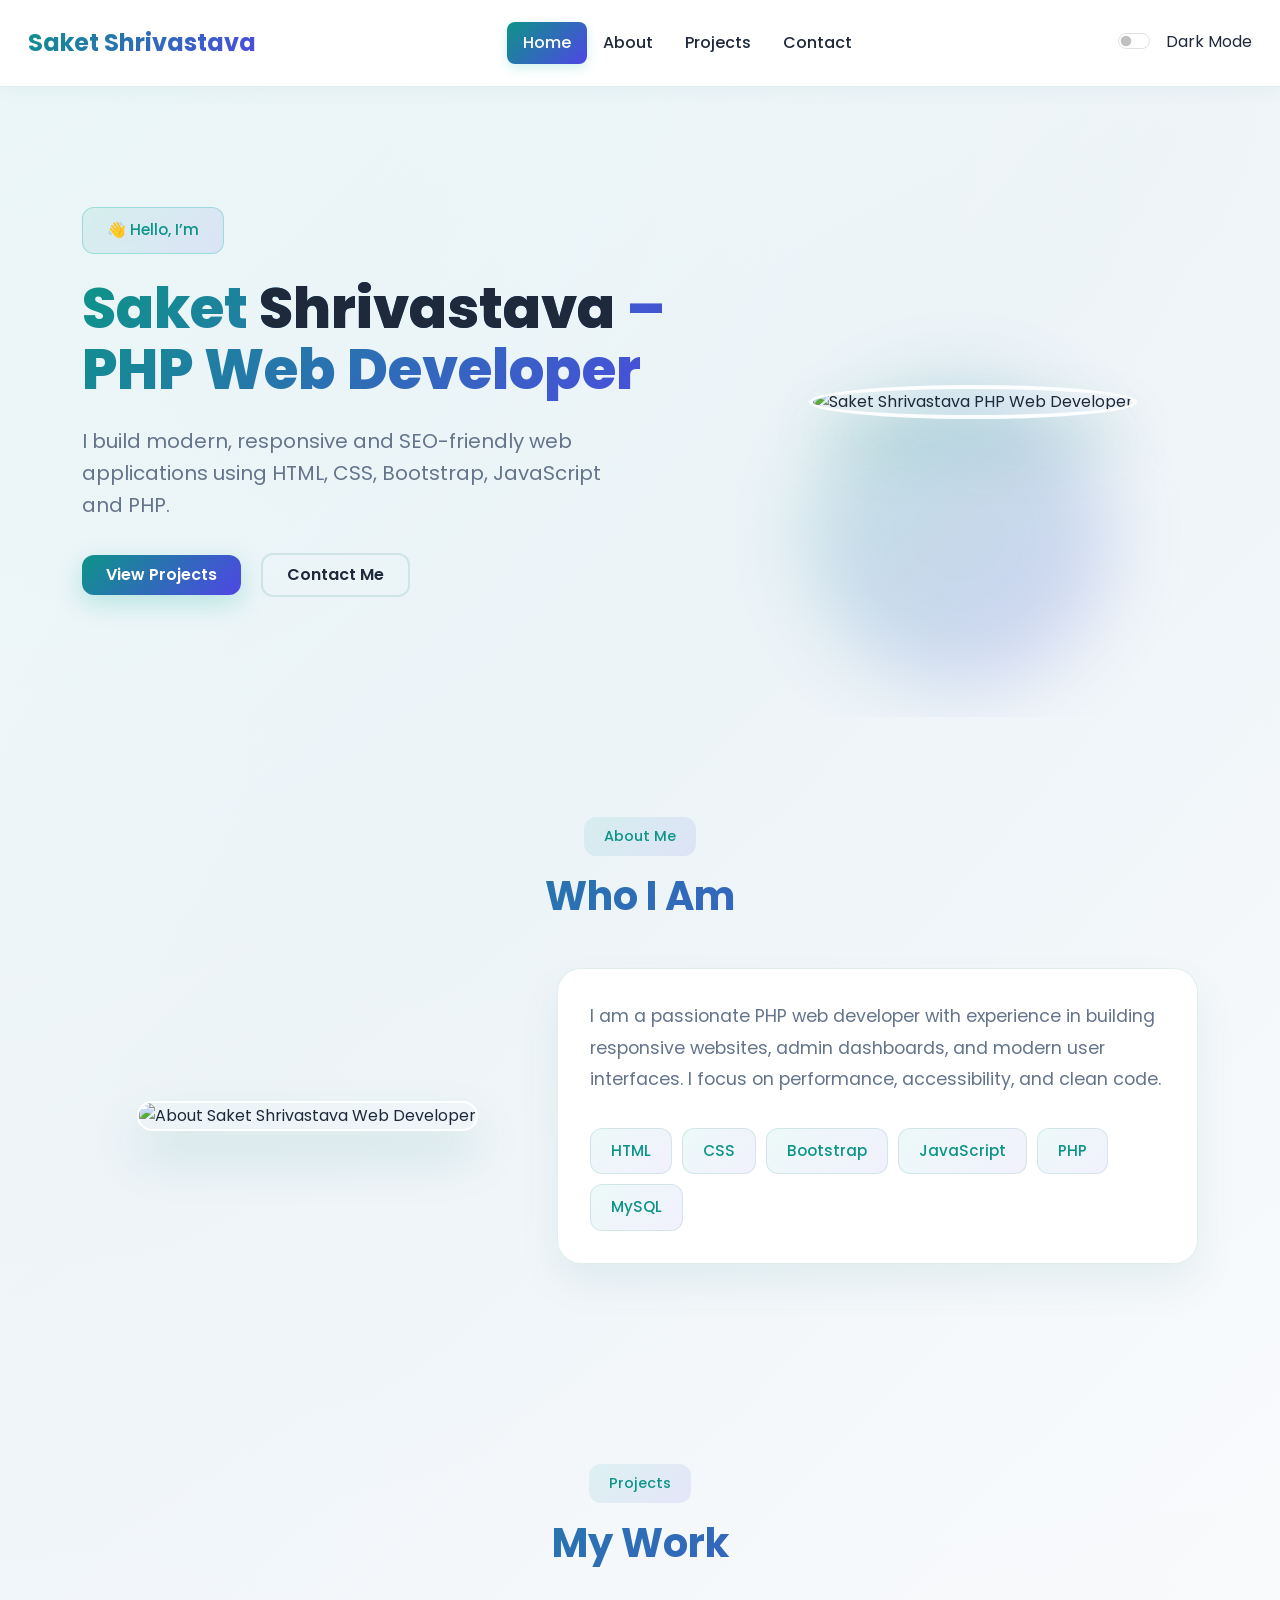
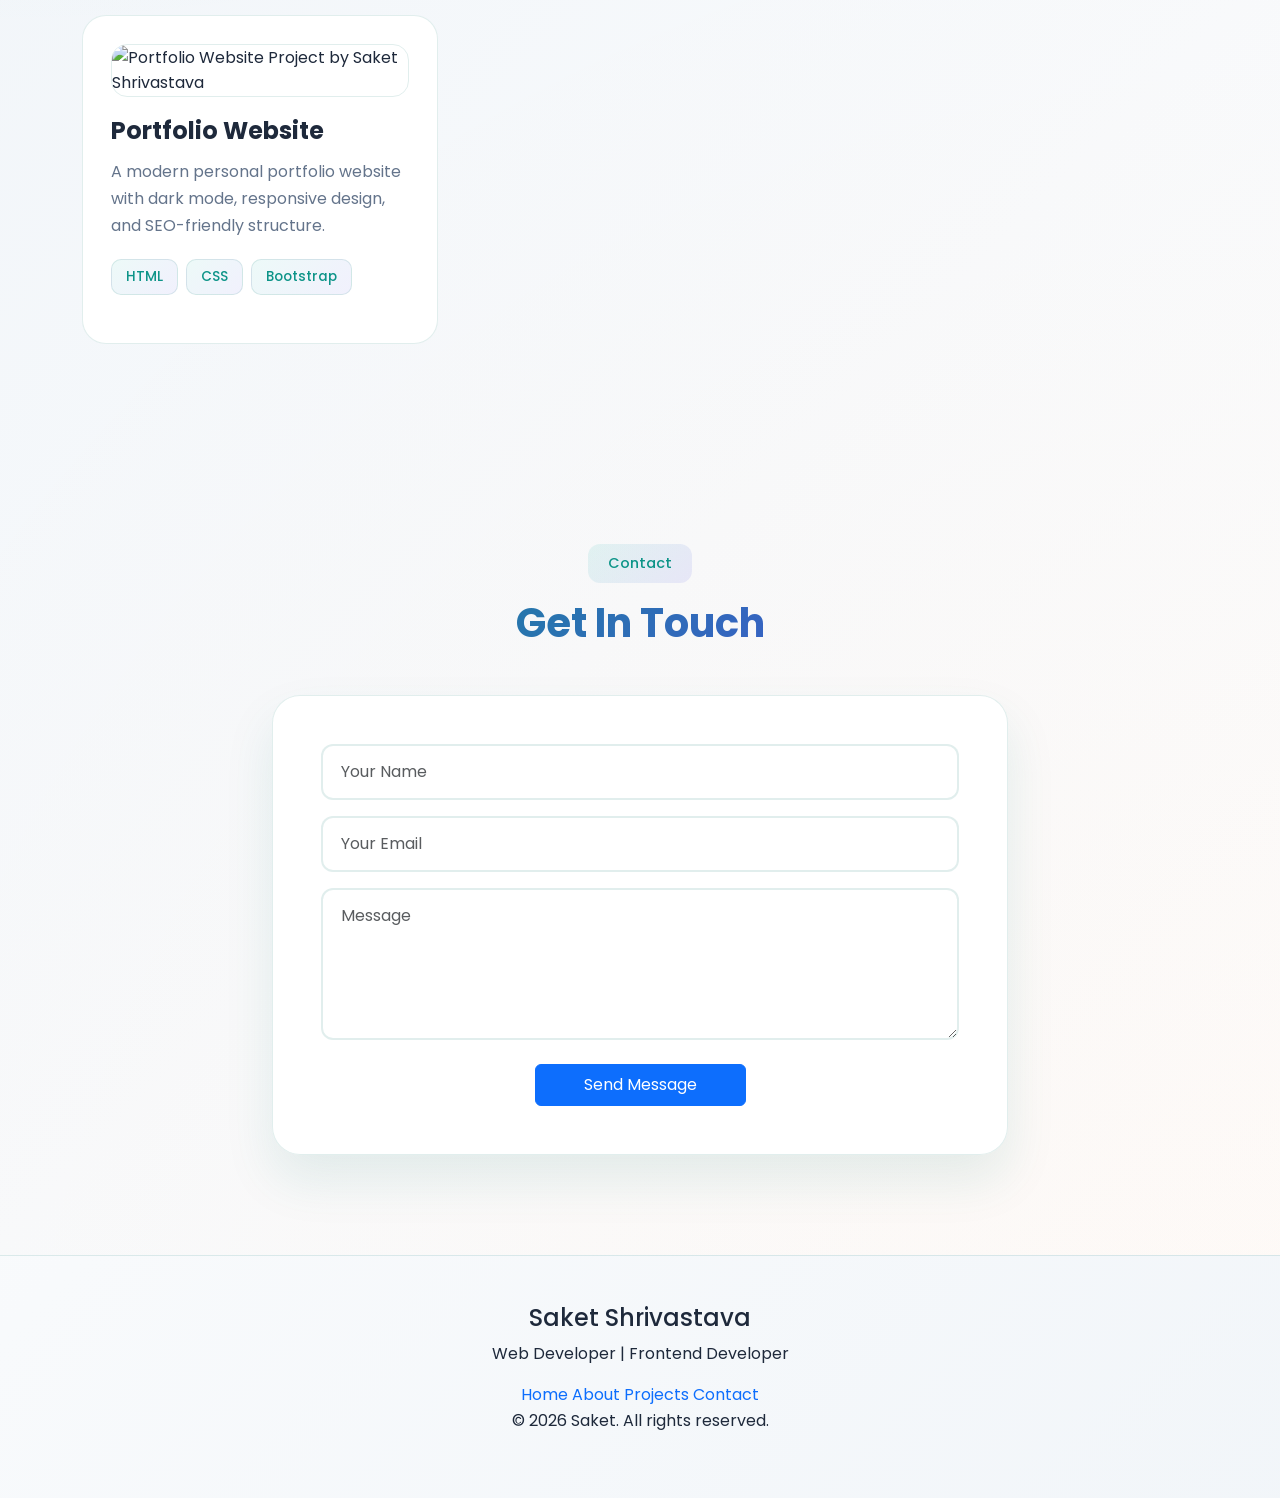
==== index.html @ 135d7501 "test by kunal" ====
<!DOCTYPE html>
<html lang="en">
<head>
  <meta charset="UTF-8">

  <!-- SEO TITLE -->
  <title>Saket Shrivastava | PHP Web Developer Portfolio</title>

  <!-- SEO DESCRIPTION -->
  <meta name="description" content="Portfolio of Saket Shrivastava, a PHP web developer specializing in responsive websites, Bootstrap UI, and modern web applications.">

  <meta name="viewport" content="width=device-width, initial-scale=1">

  <!-- Bootstrap CSS -->
  <link
    href="https://cdn.jsdelivr.net/npm/bootstrap@5.3.2/dist/css/bootstrap.min.css"
    rel="stylesheet"
  >

  <!-- Google Font -->
  <link href="https://fonts.googleapis.com/css2?family=Poppins:wght@300;400;500;600;700&display=swap" rel="stylesheet">

  <!-- Custom CSS -->
  <link rel="stylesheet" href="style.css">
</head>

<body>

<!-- ================= SEO FRIENDLY NAVBAR ================= -->
<header>
  <nav class="navbar navbar-expand-lg navbar-light bg-light px-3" role="navigation" aria-label="Main Navigation">
    <div class="container-fluid">

      <!-- LOGO / BRAND -->
      <a class="navbar-brand fw-bold" href="index.php" title="Saket Shrivastava Portfolio">
        Saket Shrivastava
      </a>

      <!-- MOBILE TOGGLE -->
      <button
        class="navbar-toggler"
        type="button"
        data-bs-toggle="collapse"
        data-bs-target="#primaryNavbar"
        aria-controls="primaryNavbar"
        aria-expanded="false"
        aria-label="Toggle navigation"
      >
        <span class="navbar-toggler-icon"></span>
      </button>

      <!-- NAV LINKS -->
      <div class="collapse navbar-collapse" id="primaryNavbar">
        <ul class="navbar-nav mx-auto mb-2 mb-lg-0">

          <li class="nav-item">
            <a class="nav-link active" href="index.php" title="Home - Saket Shrivastava Portfolio">
              Home
            </a>
          </li>

          <li class="nav-item">
            <a class="nav-link" href="aboutPage.php" title="About Saket Shrivastava">
              About
            </a>
          </li>

          <li class="nav-item">
            <a class="nav-link" href="projectPage.php" title="Projects by Saket Shrivastava">
              Projects
            </a>
          </li>

          <li class="nav-item">
            <a class="nav-link" href="contactPage.php" title="Contact Saket Shrivastava">
              Contact
            </a>
          </li>

        </ul>

        <!-- DARK MODE TOGGLE (NOT INDEXED) -->
        <div class="form-check form-switch text-nowrap ms-lg-3">
          <input
            class="form-check-input"
            type="checkbox"
            id="themeToggle"
            aria-label="Toggle dark mode"
          >
          <label class="form-check-label ms-2" for="themeToggle">
            Dark Mode
          </label>
        </div>

      </div>
    </div>
  </nav>
</header>


<main>

<!-- ================= HERO ================= -->
<header class="hero-section" id="home">
  <div class="container">
    <div class="row align-items-center">

      <!-- TEXT -->
      <div class="col-md-7">
        <span class="hero-badge">👋 Hello, I’m</span>

        <!-- ONLY ONE H1 (VERY IMPORTANT FOR SEO) -->
        <h1 class="hero-title">
          Saket <span>Shrivastava</span> – PHP Web Developer
        </h1>

        <p class="hero-subtitle">
          I build modern, responsive and SEO-friendly web applications
          using HTML, CSS, Bootstrap, JavaScript and PHP.
        </p>

        <div class="hero-buttons">
          <a href="#projects" class="btn btn-primary px-4 py-2">
            View Projects
          </a>
          <a href="#contact" class="btn btn-outline-secondary px-4 py-2 ms-3">
            Contact Me
          </a>
        </div>
      </div>

      <!-- IMAGE -->
      <div class="col-md-5 text-center">
        <div class="hero-image">
          <img
            src="https://images.unsplash.com/photo-1507003211169-0a1dd7228f2d?w=600&fit=crop"
            alt="Saket Shrivastava PHP Web Developer"
            loading="lazy"
          >
        </div>
      </div>

    </div>
  </div>
</header>

<!-- ================= ABOUT ================= -->
<section class="about-section" id="about">
  <div class="container">

    <div class="text-center mb-5">
      <span class="section-badge">About Me</span>
      <h2 class="section-title">Who I Am</h2>
    </div>

    <div class="row align-items-center">

      <div class="col-md-5 text-center">
        <img
          src="https://images.unsplash.com/photo-1502767089025-6572583495b4?w=500"
          class="about-img"
          alt="About Saket Shrivastava Web Developer"
          loading="lazy"
        >
      </div>

      <div class="col-md-7">
        <div class="about-content">

          <p class="about-text">
            I am a passionate PHP web developer with experience in building
            responsive websites, admin dashboards, and modern user interfaces.
            I focus on performance, accessibility, and clean code.
          </p>

          <div class="about-skills" aria-label="Skills">
            <span>HTML</span>
            <span>CSS</span>
            <span>Bootstrap</span>
            <span>JavaScript</span>
            <span>PHP</span>
            <span>MySQL</span>
          </div>

        </div>
      </div>

    </div>
  </div>
</section>

<!-- ================= PROJECTS ================= -->
<section class="projects-section" id="projects">
  <div class="container">

    <div class="text-center mb-5">
      <span class="section-badge">Projects</span>
      <h2 class="section-title">My Work</h2>
    </div>

    <div class="row g-4">

      <article class="col-md-4">
        <div class="project-card">

          <img
            src="https://images.unsplash.com/photo-1517694712202-14dd9538aa97?w=800"
            class="project-img"
            alt="Portfolio Website Project by Saket Shrivastava"
            loading="lazy"
          >

          <h3 class="project-title">Portfolio Website</h3>

          <p class="project-desc">
            A modern personal portfolio website with dark mode,
            responsive design, and SEO-friendly structure.
          </p>

          <div class="project-tags" aria-label="Technologies used">
            <span>HTML</span>
            <span>CSS</span>
            <span>Bootstrap</span>
          </div>

        </div>
      </article>

    </div>
  </div>
</section>

<!-- ================= CONTACT ================= -->
<section class="contact-section" id="contact">
  <div class="container">

    <div class="text-center mb-5">
      <span class="section-badge">Contact</span>
      <h2 class="section-title">Get In Touch</h2>
    </div>

    <div class="row justify-content-center">
      <div class="col-md-8">

        <div class="contact-card">

          <form method="post" aria-label="Contact form">

            <label class="visually-hidden" for="name">Name</label>
            <input
              id="name"
              name="name"
              class="form-control mb-3"
              placeholder="Your Name"
              required
            >

            <label class="visually-hidden" for="email">Email</label>
            <input
              id="email"
              name="email"
              type="email"
              class="form-control mb-3"
              placeholder="Your Email"
              required
            >

            <label class="visually-hidden" for="message">Message</label>
            <textarea
              id="message"
              name="message"
              class="form-control mb-4"
              rows="5"
              placeholder="Message"
              required
            ></textarea>

            <div class="text-center">
              <button type="submit" class="btn btn-primary px-5 py-2">
                Send Message
              </button>
            </div>

          </form>

        </div>

      </div>
    </div>

  </div>
</section>

</main>



<footer class="portfolio-footer">
  <div class="container text-center">

    <h4 class="footer-name">Saket Shrivastava</h4>
    <p class="footer-role">Web Developer | Frontend Developer</p>

    <div class="footer-links">
       <a  href="#home" class="text-decoration-none">Home</a>
    <a href="#about" class="text-decoration-none">About</a>
    <a href="#projects" class="text-decoration-none">Projects</a>
    <a href="#contact" class="text-decoration-none">Contact</a>
    </div>

    <p class="footer-copy">
      © 2026 Saket. All rights reserved.
    </p>

  </div>
</footer>



<script src="https://cdn.jsdelivr.net/npm/bootstrap@5.3.2/dist/js/bootstrap.bundle.min.js"></script>

<!-- DARK MODE SCRIPT -->
<script>
  const toggle = document.getElementById("themeToggle");

  // Load saved theme
  if (localStorage.getItem("theme") === "dark") {
    document.body.classList.add("dark-mode");
    toggle.checked = true;
  }

  toggle.addEventListener("change", () => {
    document.body.classList.toggle("dark-mode");

    if (document.body.classList.contains("dark-mode")) {
      localStorage.setItem("theme", "dark");
    } else {
      localStorage.setItem("theme", "light");
    }
  });
</script>
</body>
</html>
---- style.css ----
/* =========================================================
   ROOT VARIABLES (DUAL THEME - Teal/Indigo/Amber)
========================================================= */
:root {
  /* Light Theme (Ocean Breeze) */
  --light-primary: #0d9488; /* Teal */
  --light-secondary: #4f46e5; /* Indigo */
  --light-accent: #f59e0b; /* Amber */
  --light-bg: #ffffff;
  --light-card: rgba(255, 255, 255, 0.98);
  --light-text: #1e293b; /* Slate 800 */
  --light-subtext: #64748b; /* Slate 600 */
  --light-border: rgba(15, 118, 110, 0.12);
  --light-shadow: rgba(15, 118, 110, 0.08);
  --light-gradient-1: rgba(20, 184, 166, 0.06);
  --light-gradient-2: rgba(249, 115, 22, 0.04);
  
  /* Dark Theme (Midnight Deep) */
  --dark-primary: #14b8a6; /* Teal 400 */
  --dark-secondary: #8b5cf6; /* Violet 500 */
  --dark-accent: #fbbf24; /* Amber 400 */
  --dark-bg: #0f172a; /* Slate 900 */
  --dark-card: rgba(30, 41, 59, 0.85);
  --dark-text: #f1f5f9; /* Slate 100 */
  --dark-subtext: #cbd5e1; /* Slate 300 */
  --dark-border: rgba(56, 189, 248, 0.15);
  --dark-shadow: rgba(0, 0, 0, 0.4);
  --dark-gradient-1: rgba(20, 184, 166, 0.1);
  --dark-gradient-2: rgba(139, 92, 246, 0.08);
}

/* =========================================================
   GLOBAL STYLES
========================================================= */
body {
  font-family: 'Poppins', sans-serif;
  color: var(--light-text);
  transition: all 0.5s cubic-bezier(0.4, 0, 0.2, 1);
  min-height: 100vh;
  position: relative;
  line-height: 1.6;
}

/* =========================================================
   LIGHT THEME (Default)
========================================================= */
body:not(.dark-mode) {
  background: 
    radial-gradient(circle at 0% 0%, 
      var(--light-gradient-1) 0%, 
      transparent 50%),
    radial-gradient(circle at 100% 100%, 
      var(--light-gradient-2) 0%, 
      transparent 50%),
    linear-gradient(135deg, 
      #f8fafc 0%, 
      #f1f5f9 30%, 
      #ffffff 100%);
  color: var(--light-text);
}

/* =========================================================
   DARK THEME
========================================================= */
body.dark-mode {
  background: 
    radial-gradient(circle at 0% 0%, 
      var(--dark-gradient-1) 0%, 
      transparent 50%),
    radial-gradient(circle at 100% 100%, 
      var(--dark-gradient-2) 0%, 
      transparent 50%),
    linear-gradient(135deg, 
      #0f172a 0%, 
      #1e293b 50%, 
      #0f172a 100%);
  color: var(--dark-text);
}

/* Dark Mode Subtle Glow */
body.dark-mode::before {
  content: '';
  position: fixed;
  top: 0;
  left: 0;
  width: 100%;
  height: 100%;
  background: 
    radial-gradient(circle at 20% 80%, 
      rgba(20, 184, 166, 0.03) 0%, 
      transparent 50%),
    radial-gradient(circle at 80% 20%, 
      rgba(139, 92, 246, 0.03) 0%, 
      transparent 50%);
  z-index: -1;
  pointer-events: none;
}

/* =========================================================
   NAVBAR
========================================================= */
.navbar {
  background: rgba(255, 255, 255, 0.98) !important;
  backdrop-filter: blur(12px);
  border-bottom: 1px solid var(--light-border);
  padding: 1rem 0;
  transition: all 0.3s ease;
  box-shadow: 0 2px 20px rgba(15, 118, 110, 0.05);
}

body.dark-mode .navbar {
  background: rgba(15, 23, 42, 0.95) !important;
  border-bottom: 1px solid rgba(56, 189, 248, 0.1);
  box-shadow: 0 2px 20px rgba(0, 0, 0, 0.3);
}

.navbar-brand {
  font-weight: 700;
  font-size: 1.5rem;
  background: linear-gradient(135deg, var(--light-primary), var(--light-secondary));
  -webkit-background-clip: text;
  background-clip: text;
  color: transparent;
  transition: all 0.3s ease;
  padding: 0.5rem 0;
}

body.dark-mode .navbar-brand {
  background: linear-gradient(135deg, var(--dark-primary), var(--dark-secondary));
  -webkit-background-clip: text;
  background-clip: text;
}

.nav-link {
  color: var(--light-text) !important;
  font-weight: 500;
  padding: 0.5rem 1rem !important;
  border-radius: 8px;
  transition: all 0.3s ease;
  position: relative;
}

.nav-link:hover {
  background: rgba(20, 184, 166, 0.08);
  transform: translateY(-1px);
}

body.dark-mode .nav-link {
  color: var(--dark-text) !important;
}

body.dark-mode .nav-link:hover {
  background: rgba(20, 184, 166, 0.15);
}

.nav-link.active {
  background: linear-gradient(135deg, var(--light-primary), var(--light-secondary));
  color: white !important;
  box-shadow: 0 4px 12px rgba(20, 184, 166, 0.2);
}

body.dark-mode .nav-link.active {
  background: linear-gradient(135deg, var(--dark-primary), var(--dark-secondary));
}

/* =========================================================
   HERO SECTION
========================================================= */
.hero-section {
  padding: 120px 0;
  position: relative;
  overflow: hidden;
}

.hero-badge {
  display: inline-block;
  padding: 10px 24px;
  background: linear-gradient(135deg, rgba(20, 184, 166, 0.1), rgba(79, 70, 229, 0.1));
  border: 1px solid rgba(20, 184, 166, 0.3);
  color: var(--light-primary);
  border-radius: 12px;
  font-size: 0.95rem;
  font-weight: 500;
  margin-bottom: 24px;
  backdrop-filter: blur(4px);
  transition: all 0.3s ease;
}

body.dark-mode .hero-badge {
  background: linear-gradient(135deg, rgba(20, 184, 166, 0.15), rgba(139, 92, 246, 0.15));
  border: 1px solid rgba(20, 184, 166, 0.4);
  color: var(--dark-primary);
  box-shadow: 0 0 20px rgba(20, 184, 166, 0.2);
}

.hero-title {
  font-size: 3.5rem;
  font-weight: 800;
  line-height: 1.1;
  margin-bottom: 24px;
  background: linear-gradient(135deg, var(--light-primary), var(--light-secondary));
  -webkit-background-clip: text;
  background-clip: text;
  color: transparent;
  transition: all 0.3s ease;
}

body.dark-mode .hero-title {
  background: linear-gradient(135deg, var(--dark-primary), var(--dark-secondary));
  -webkit-background-clip: text;
  background-clip: text;
}

.hero-title span {
  display: inline-block;
  color: var(--light-text);
  background: none;
  -webkit-text-fill-color: var(--light-text);
}

body.dark-mode .hero-title span {
  color: var(--dark-text);
  -webkit-text-fill-color: var(--dark-text);
}

.hero-subtitle {
  font-size: 1.25rem;
  color: var(--light-subtext);
  max-width: 520px;
  margin-bottom: 32px;
  transition: color 0.3s ease;
}

body.dark-mode .hero-subtitle {
  color: var(--dark-subtext);
}

.hero-buttons .btn {
  border-radius: 12px;
  font-weight: 600;
  padding: 12px 28px;
  transition: all 0.3s ease;
  position: relative;
  overflow: hidden;
}

.hero-buttons .btn-primary {
  background: linear-gradient(135deg, var(--light-primary), var(--light-secondary));
  border: none;
  box-shadow: 0 8px 25px rgba(20, 184, 166, 0.25);
}

body.dark-mode .hero-buttons .btn-primary {
  background: linear-gradient(135deg, var(--dark-primary), var(--dark-secondary));
  box-shadow: 0 8px 25px rgba(20, 184, 166, 0.3);
}

.hero-buttons .btn-primary:hover {
  transform: translateY(-4px);
  box-shadow: 0 15px 35px rgba(20, 184, 166, 0.35);
}

.hero-buttons .btn-outline-secondary {
  border: 2px solid var(--light-border);
  color: var(--light-text);
}

body.dark-mode .hero-buttons .btn-outline-secondary {
  border: 2px solid rgba(56, 189, 248, 0.3);
  color: var(--dark-text);
}

.hero-buttons .btn-outline-secondary:hover {
  background: rgba(20, 184, 166, 0.1);
  border-color: var(--light-primary);
}

body.dark-mode .hero-buttons .btn-outline-secondary:hover {
  background: rgba(20, 184, 166, 0.2);
  border-color: var(--dark-primary);
}

.hero-image {
  position: relative;
}

.hero-image::before {
  content: '';
  position: absolute;
  width: 300px;
  height: 300px;
  background: linear-gradient(135deg, var(--light-primary), var(--light-secondary));
  border-radius: 50%;
  filter: blur(40px);
  opacity: 0.2;
  z-index: -1;
}

body.dark-mode .hero-image::before {
  background: linear-gradient(135deg, var(--dark-primary), var(--dark-secondary));
  opacity: 0.3;
}

.hero-image img {
  width: 280px;
  height: 280px;
  border-radius: 50%;
  object-fit: cover;
  border: 4px solid rgba(255, 255, 255, 0.9);
  box-shadow: 0 30px 60px rgba(15, 118, 110, 0.15);
  transition: all 0.5s ease;
}

body.dark-mode .hero-image img {
  border: 4px solid rgba(30, 41, 59, 0.8);
  box-shadow: 
    0 30px 60px rgba(0, 0, 0, 0.4),
    0 0 40px rgba(20, 184, 166, 0.15);
}

/* =========================================================
   ABOUT SECTION
========================================================= */
.about-section {
  padding: 100px 0;
}

.section-badge {
  display: inline-block;
  padding: 8px 20px;
  background: linear-gradient(135deg, rgba(20, 184, 166, 0.1), rgba(79, 70, 229, 0.1));
  color: var(--light-primary);
  border-radius: 12px;
  font-size: 0.9rem;
  font-weight: 500;
  margin-bottom: 16px;
  transition: all 0.3s ease;
}

body.dark-mode .section-badge {
  background: linear-gradient(135deg, rgba(20, 184, 166, 0.15), rgba(139, 92, 246, 0.15));
  color: var(--dark-primary);
}

.section-title {
  font-size: 2.5rem;
  font-weight: 700;
  background: linear-gradient(135deg, var(--light-primary), var(--light-secondary));
  -webkit-background-clip: text;
  background-clip: text;
  color: transparent;
  transition: all 0.3s ease;
}

body.dark-mode .section-title {
  background: linear-gradient(135deg, var(--dark-primary), var(--dark-secondary));
  -webkit-background-clip: text;
  background-clip: text;
}

.about-img {
  width: 320px;
  border-radius: 24px;
  box-shadow: 0 25px 50px rgba(15, 118, 110, 0.15);
  transition: all 0.3s ease;
  border: 2px solid white;
}

body.dark-mode .about-img {
  box-shadow: 0 25px 50px rgba(0, 0, 0, 0.4);
  border: 2px solid rgba(30, 41, 59, 0.8);
}

.about-content {
  background: var(--light-card);
  backdrop-filter: blur(20px);
  padding: 32px;
  border-radius: 24px;
  border: 1px solid var(--light-border);
  box-shadow: 0 20px 40px rgba(15, 118, 110, 0.08);
  transition: all 0.3s ease;
}

body.dark-mode .about-content {
  background: var(--dark-card);
  border: 1px solid rgba(56, 189, 248, 0.1);
  box-shadow: 0 20px 40px rgba(0, 0, 0, 0.3);
}

.about-text {
  font-size: 1.1rem;
  color: var(--light-subtext);
  line-height: 1.8;
  margin-bottom: 32px;
  transition: color 0.3s ease;
}

body.dark-mode .about-text {
  color: var(--dark-subtext);
}

.about-skills {
  display: flex;
  flex-wrap: wrap;
  gap: 10px;
}

.about-skills span {
  display: inline-block;
  padding: 10px 20px;
  background: linear-gradient(135deg, rgba(20, 184, 166, 0.08), rgba(79, 70, 229, 0.08));
  color: var(--light-primary);
  border-radius: 12px;
  font-size: 0.95rem;
  font-weight: 500;
  border: 1px solid var(--light-border);
  transition: all 0.3s ease;
  cursor: pointer;
}

body.dark-mode .about-skills span {
  background: linear-gradient(135deg, rgba(20, 184, 166, 0.15), rgba(139, 92, 246, 0.15));
  color: var(--dark-primary);
  border: 1px solid rgba(56, 189, 248, 0.2);
}

.about-skills span:hover {
  background: linear-gradient(135deg, var(--light-primary), var(--light-secondary));
  color: #ffffff;
  transform: translateY(-3px);
  box-shadow: 0 10px 20px rgba(20, 184, 166, 0.2);
  border-color: transparent;
}

body.dark-mode .about-skills span:hover {
  background: linear-gradient(135deg, var(--dark-primary), var(--dark-secondary));
  box-shadow: 0 10px 20px rgba(20, 184, 166, 0.3);
}

/* =========================================================
   PROJECTS SECTION
========================================================= */
.projects-section {
  padding: 100px 0;
}

.project-card {
  background: var(--light-card);
  backdrop-filter: blur(16px);
  border-radius: 24px;
  padding: 28px;
  height: 100%;
  border: 1px solid var(--light-border);
  transition: all 0.4s cubic-bezier(0.4, 0, 0.2, 1);
  position: relative;
  overflow: hidden;
}

.project-card::before {
  content: '';
  position: absolute;
  top: 0;
  left: 0;
  right: 0;
  height: 4px;
  background: linear-gradient(90deg, var(--light-primary), var(--light-secondary));
  transform: translateX(-100%);
  transition: transform 0.4s ease;
}

.project-card:hover::before {
  transform: translateX(0);
}

body.dark-mode .project-card {
  background: var(--dark-card);
  border: 1px solid rgba(56, 189, 248, 0.1);
}

.project-card:hover {
  transform: translateY(-12px);
  box-shadow: 0 30px 60px rgba(20, 184, 166, 0.15);
  border-color: var(--light-primary);
}

body.dark-mode .project-card:hover {
  box-shadow: 0 30px 60px rgba(20, 184, 166, 0.2);
  border-color: var(--dark-primary);
}

.project-img {
  width: 100%;
  height: 200px;
  object-fit: cover;
  border-radius: 16px;
  margin-bottom: 20px;
  border: 1px solid var(--light-border);
  transition: all 0.3s ease;
}

body.dark-mode .project-img {
  border: 1px solid rgba(56, 189, 248, 0.15);
}

.project-card:hover .project-img {
  transform: scale(1.03);
}

.project-title {
  font-size: 1.5rem;
  font-weight: 700;
  margin-bottom: 12px;
  color: var(--light-text);
  transition: color 0.3s ease;
}

body.dark-mode .project-title {
  color: var(--dark-text);
}

.project-desc {
  font-size: 1rem;
  color: var(--light-subtext);
  line-height: 1.7;
  margin-bottom: 20px;
  transition: color 0.3s ease;
}

body.dark-mode .project-desc {
  color: var(--dark-subtext);
}

.project-tags {
  display: flex;
  flex-wrap: wrap;
  gap: 8px;
  margin-bottom: 20px;
}

.project-tags span {
  display: inline-block;
  padding: 6px 14px;
  background: linear-gradient(135deg, rgba(20, 184, 166, 0.08), rgba(79, 70, 229, 0.08));
  color: var(--light-primary);
  border-radius: 10px;
  font-size: 0.85rem;
  font-weight: 500;
  border: 1px solid var(--light-border);
  transition: all 0.3s ease;
}

body.dark-mode .project-tags span {
  background: linear-gradient(135deg, rgba(20, 184, 166, 0.15), rgba(139, 92, 246, 0.15));
  color: var(--dark-primary);
  border: 1px solid rgba(56, 189, 248, 0.2);
}

.project-tags span:hover {
  background: var(--light-primary);
  color: white;
}

.project-links a {
  font-size: 0.95rem;
  font-weight: 600;
  color: var(--light-primary);
  text-decoration: none;
  margin-right: 20px;
  display: inline-flex;
  align-items: center;
  gap: 6px;
  transition: all 0.3s ease;
}

body.dark-mode .project-links a {
  color: var(--dark-primary);
}

.project-links a:hover {
  color: var(--light-secondary);
  transform: translateX(4px);
}

body.dark-mode .project-links a:hover {
  color: var(--dark-secondary);
}

/* =========================================================
   CONTACT SECTION
========================================================= */
.contact-section {
  padding: 100px 0;
}

.contact-card {
  background: var(--light-card);
  backdrop-filter: blur(20px);
  border-radius: 28px;
  padding: 48px;
  border: 1px solid var(--light-border);
  box-shadow: 0 25px 50px rgba(15, 118, 110, 0.1);
  transition: all 0.3s ease;
}

body.dark-mode .contact-card {
  background: var(--dark-card);
  border: 1px solid rgba(56, 189, 248, 0.15);
  box-shadow: 0 25px 50px rgba(0, 0, 0, 0.3);
}

/* =========================================================
   FORM ELEMENTS
========================================================= */
.form-control {
  background: rgba(255, 255, 255, 0.9);
  border: 2px solid var(--light-border);
  color: var(--light-text);
  border-radius: 12px;
  padding: 14px 18px;
  font-size: 1rem;
  transition: all 0.3s ease;
}

.form-control:focus {
  border-color: var(--light-primary);
  box-shadow: 0 0 0 4px rgba(20, 184, 166, 0.15);
  background: white;
}

body.dark-mode .form-control {
  background: rgba(255, 255, 255, 0.05);
  border: 2px solid rgba(56, 189, 248, 0.2);
  color: var(--dark-text);
}

body.dark-mode .form-control:focus {
  border-color: var(--dark-primary);
  box-shadow: 0 0 0 4px rgba(20, 184, 166, 0.2);
  background: rgba(255, 255, 255, 0.08);
}

/* =========================================================
   BUTTONS
========================================================= */
.btn-outline-primary {
  border: 2px solid var(--light-primary);
  color: var(--light-primary);
  border-radius: 12px;
  font-weight: 600;
  padding: 10px 24px;
  transition: all 0.3s ease;
}

.btn-outline-primary:hover {
  background: linear-gradient(135deg, var(--light-primary), var(--light-secondary));
  border-color: transparent;
  color: white;
  transform: translateY(-2px);
  box-shadow: 0 10px 20px rgba(20, 184, 166, 0.2);
}

body.dark-mode .btn-outline-primary {
  border: 2px solid var(--dark-primary);
  color: var(--dark-primary);
}

body.dark-mode .btn-outline-primary:hover {
  background: linear-gradient(135deg, var(--dark-primary), var(--dark-secondary));
}

/* =========================================================
   FOOTER
========================================================= */
.portfolio-footer {
  padding: 48px 0;
  background: linear-gradient(135deg, rgba(248, 250, 252, 0.95), rgba(241, 245, 249, 0.95));
  border-top: 1px solid var(--light-border);
  transition: all 0.3s ease;
}

body.dark-mode .portfolio-footer {
  background: linear-gradient(135deg, rgba(15, 23, 42, 0.95), rgba(30, 41, 59, 0.95));
  border-top: 1px solid rgba(56, 189, 248, 0.1);
}

/* =========================================================
   SCROLLBAR
========================================================= */
::-webkit-scrollbar {
  width: 10px;
}

::-webkit-scrollbar-track {
  background: #f1f5f9;
}

body.dark-mode ::-webkit-scrollbar-track {
  background: #1e293b;
}

::-webkit-scrollbar-thumb {
  background: linear-gradient(135deg, var(--light-primary), var(--light-secondary));
  border-radius: 6px;
}

body.dark-mode ::-webkit-scrollbar-thumb {
  background: linear-gradient(135deg, var(--dark-primary), var(--dark-secondary));
}

::-webkit-scrollbar-thumb:hover {
  background: linear-gradient(135deg, var(--light-secondary), var(--light-primary));
}

body.dark-mode ::-webkit-scrollbar-thumb:hover {
  background: linear-gradient(135deg, var(--dark-secondary), var(--dark-primary));
}

/* =========================================================
   ANIMATIONS
========================================================= */
@keyframes float {
  0%, 100% { transform: translateY(0); }
  50% { transform: translateY(-12px); }
}

.floating {
  animation: float 4s ease-in-out infinite;
}

@keyframes pulse-glow {
  0%, 100% { opacity: 1; }
  50% { opacity: 0.7; }
}

.pulse-glow {
  animation: pulse-glow 3s ease-in-out infinite;
}

/* =========================================================
   RESPONSIVE
========================================================= */
@media (max-width: 768px) {
  .hero-title {
    font-size: 2.5rem;
  }
  
  .section-title {
    font-size: 2rem;
  }
  
  .hero-image img {
    width: 220px;
    height: 220px;
  }
  
  .contact-card {
    padding: 32px;
  }
  
  .navbar {
    padding: 0.75rem 0;
  }
}

/* =========================================================
   ACCESSIBILITY
========================================================= */
@media (prefers-reduced-motion: reduce) {
  * {
    animation-duration: 0.01ms !important;
    animation-iteration-count: 1 !important;
    transition-duration: 0.01ms !important;
  }
}

/* Focus styles for accessibility */
:focus-visible {
  outline: 3px solid var(--light-accent);
  outline-offset: 2px;
}

body.dark-mode :focus-visible {
  outline-color: var(--dark-accent);
}
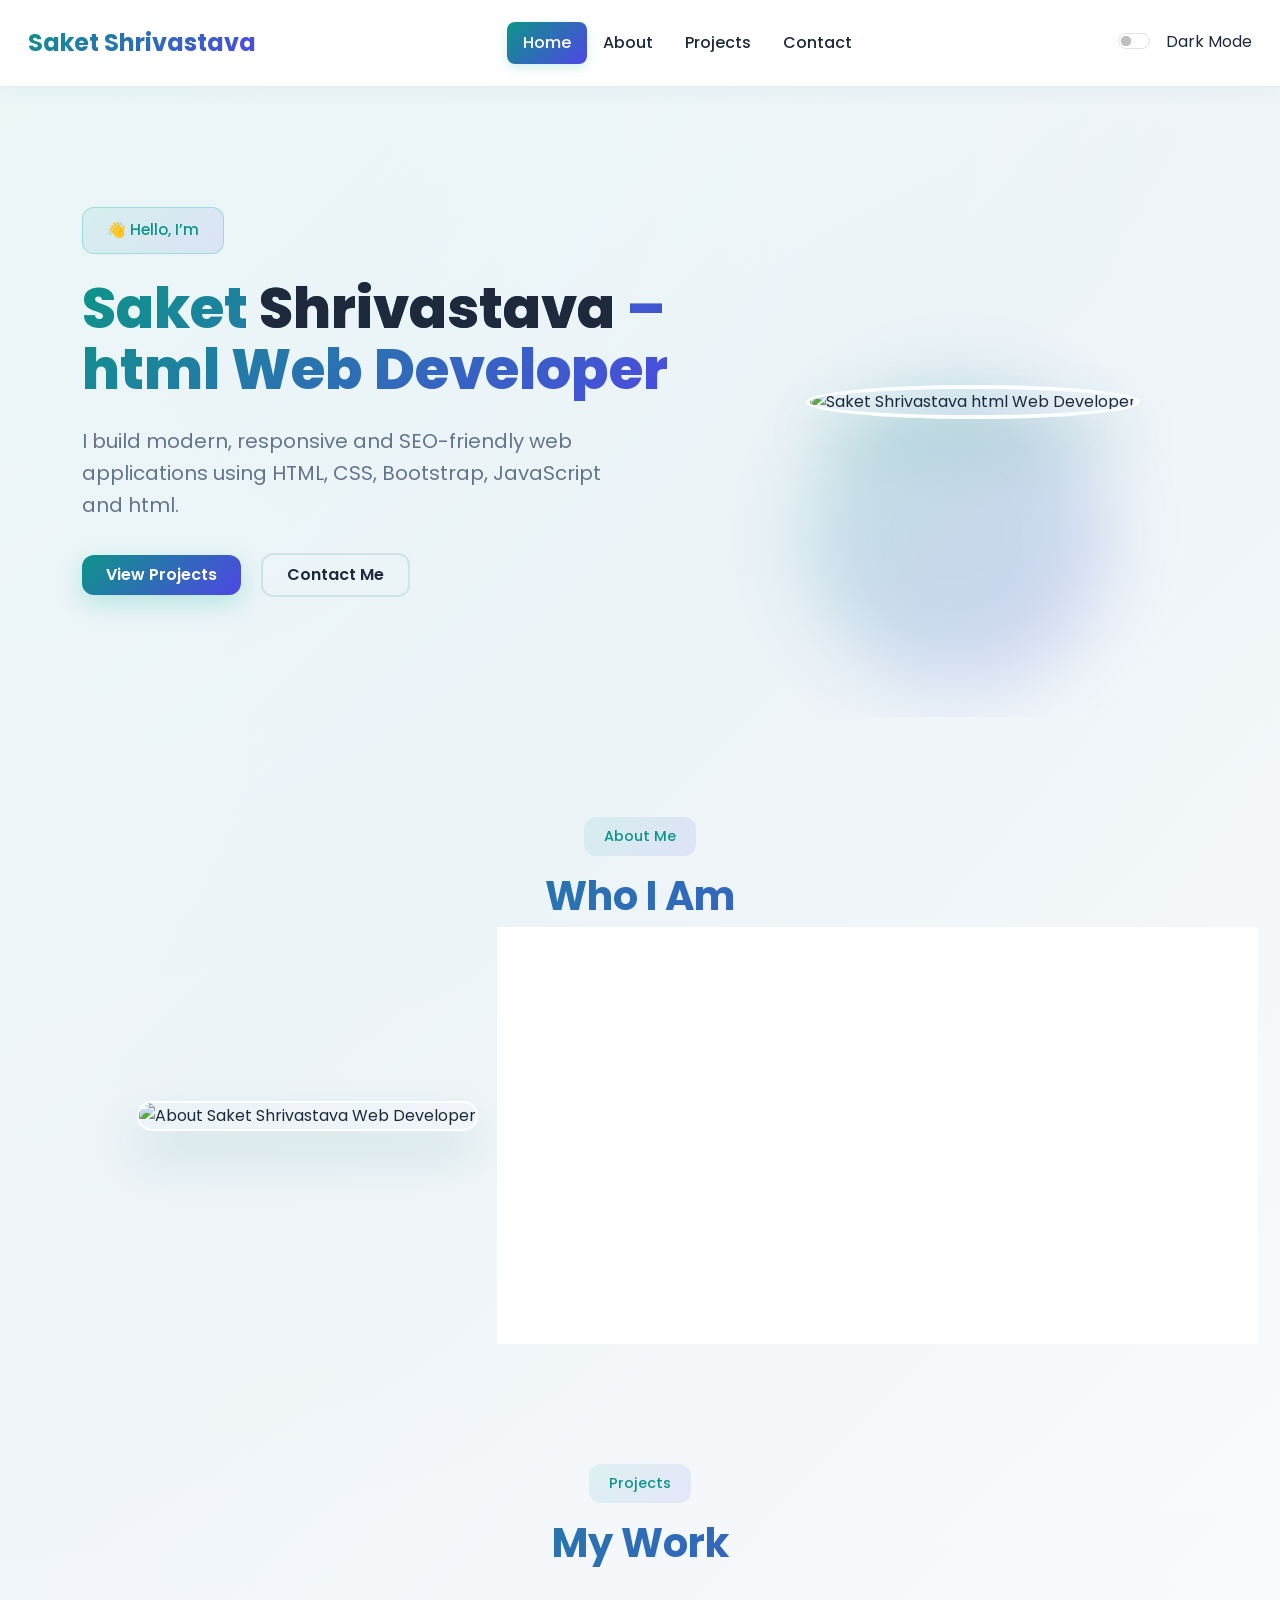
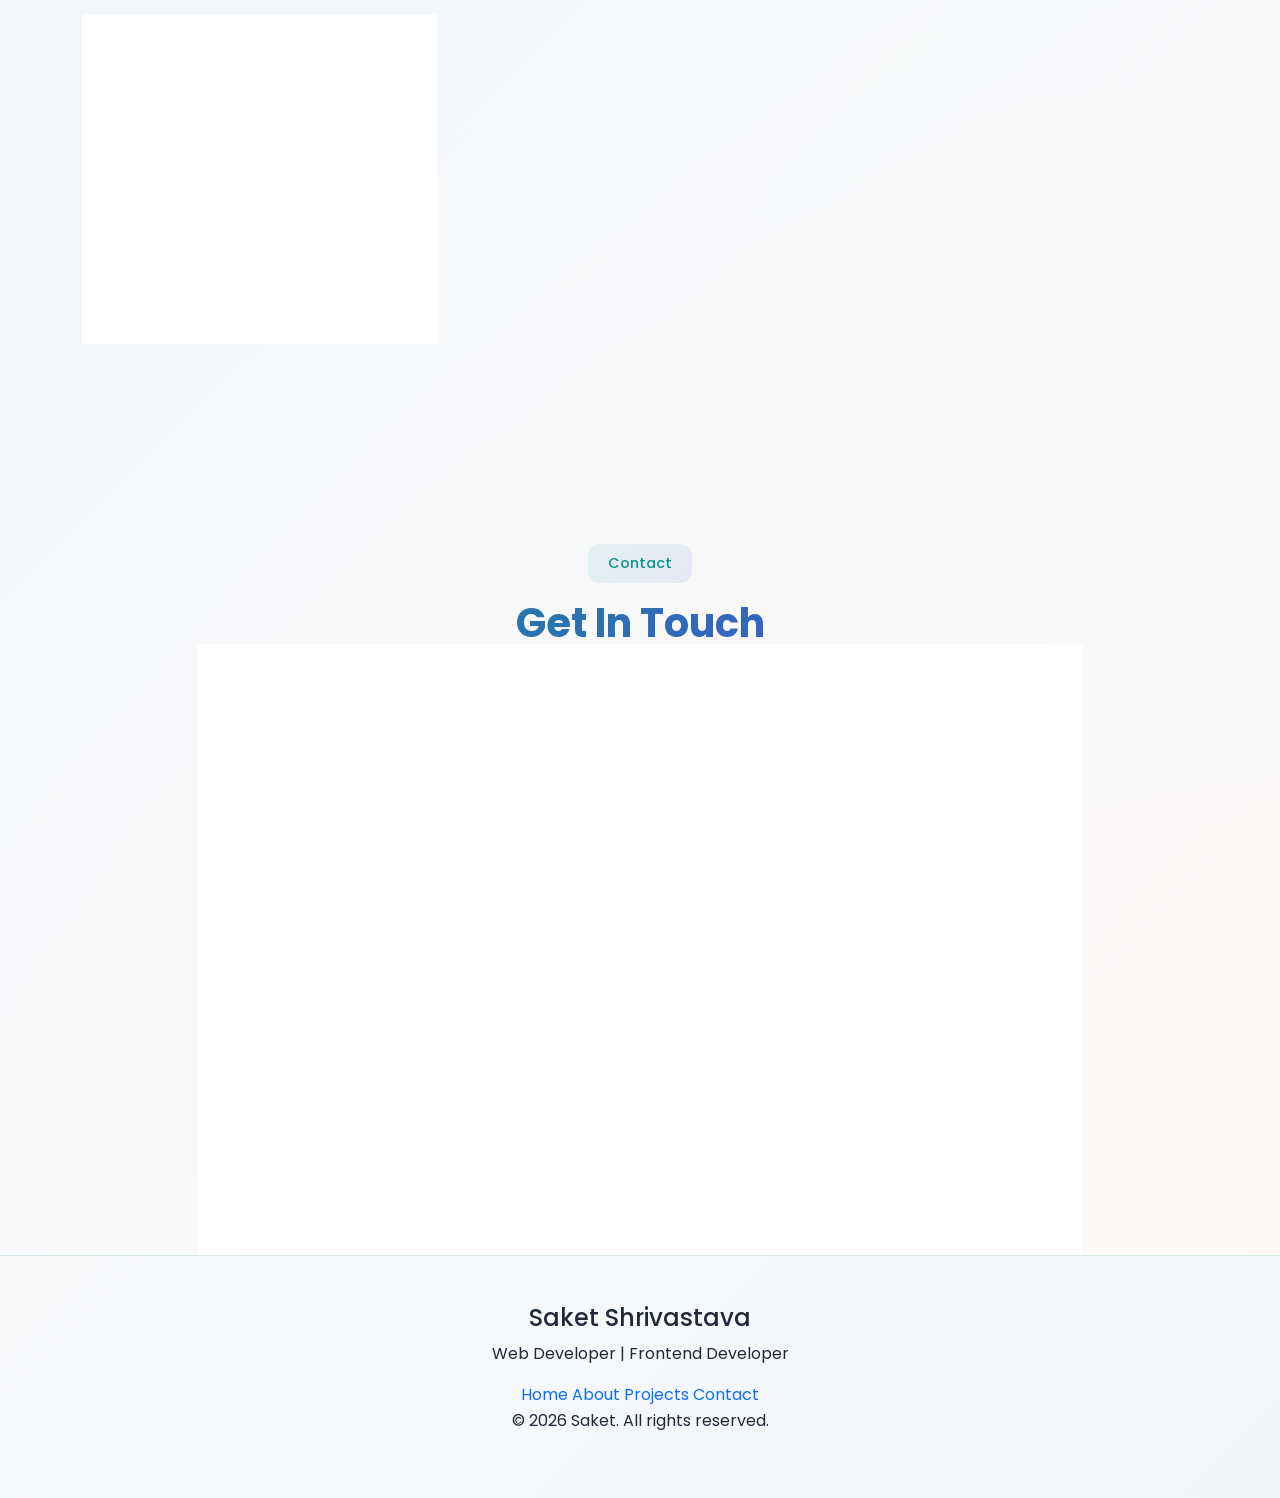
==== commit b74156b7: "Refactor project page: Replace PHP with HTML, remove old resume and CSS files, and implement dark mo" ====
--- a/index.html
+++ b/index.html
@@ -4,10 +4,10 @@
   <meta charset="UTF-8">
 
   <!-- SEO TITLE -->
-  <title>Saket Shrivastava | PHP Web Developer Portfolio</title>
+  <title>Saket Shrivastava | Html Web Developer Portfolio</title>
 
   <!-- SEO DESCRIPTION -->
-  <meta name="description" content="Portfolio of Saket Shrivastava, a PHP web developer specializing in responsive websites, Bootstrap UI, and modern web applications.">
+  <meta name="description" content="Portfolio of Saket Shrivastava, a html web developer specializing in responsive websites, Bootstrap UI, and modern web applications.">
 
   <meta name="viewport" content="width=device-width, initial-scale=1">
 
@@ -32,7 +32,7 @@
     <div class="container-fluid">
 
       <!-- LOGO / BRAND -->
-      <a class="navbar-brand fw-bold" href="index.php" title="Saket Shrivastava Portfolio">
+      <a class="navbar-brand fw-bold" href="index.html" title="Saket Shrivastava Portfolio">
         Saket Shrivastava
       </a>
 
@@ -54,25 +54,25 @@
         <ul class="navbar-nav mx-auto mb-2 mb-lg-0">
 
           <li class="nav-item">
-            <a class="nav-link active" href="index.php" title="Home - Saket Shrivastava Portfolio">
+            <a class="nav-link active" href="index.html" title="Home - Saket Shrivastava Portfolio">
               Home
             </a>
           </li>
 
           <li class="nav-item">
-            <a class="nav-link" href="aboutPage.php" title="About Saket Shrivastava">
+            <a class="nav-link" href="aboutPage.html" title="About Saket Shrivastava">
               About
             </a>
           </li>
 
           <li class="nav-item">
-            <a class="nav-link" href="projectPage.php" title="Projects by Saket Shrivastava">
+            <a class="nav-link" href="projectPage.html" title="Projects by Saket Shrivastava">
               Projects
             </a>
           </li>
 
           <li class="nav-item">
-            <a class="nav-link" href="contactPage.php" title="Contact Saket Shrivastava">
+            <a class="nav-link" href="contactPage.html" title="Contact Saket Shrivastava">
               Contact
             </a>
           </li>
@@ -111,12 +111,12 @@
 
         <!-- ONLY ONE H1 (VERY IMPORTANT FOR SEO) -->
         <h1 class="hero-title">
-          Saket <span>Shrivastava</span> – PHP Web Developer
+          Saket <span>Shrivastava</span> – html Web Developer
         </h1>
 
         <p class="hero-subtitle">
           I build modern, responsive and SEO-friendly web applications
-          using HTML, CSS, Bootstrap, JavaScript and PHP.
+          using HTML, CSS, Bootstrap, JavaScript and html.
         </p>
 
         <div class="hero-buttons">
@@ -134,7 +134,7 @@
         <div class="hero-image">
           <img
             src="https://images.unsplash.com/photo-1507003211169-0a1dd7228f2d?w=600&fit=crop"
-            alt="Saket Shrivastava PHP Web Developer"
+            alt="Saket Shrivastava html Web Developer"
             loading="lazy"
           >
         </div>
@@ -168,7 +168,7 @@
         <div class="about-content">
 
           <p class="about-text">
-            I am a passionate PHP web developer with experience in building
+            I am a passionate html web developer with experience in building
             responsive websites, admin dashboards, and modern user interfaces.
             I focus on performance, accessibility, and clean code.
           </p>
@@ -178,7 +178,7 @@
             <span>CSS</span>
             <span>Bootstrap</span>
             <span>JavaScript</span>
-            <span>PHP</span>
+            <span>html</span>
             <span>MySQL</span>
           </div>
 
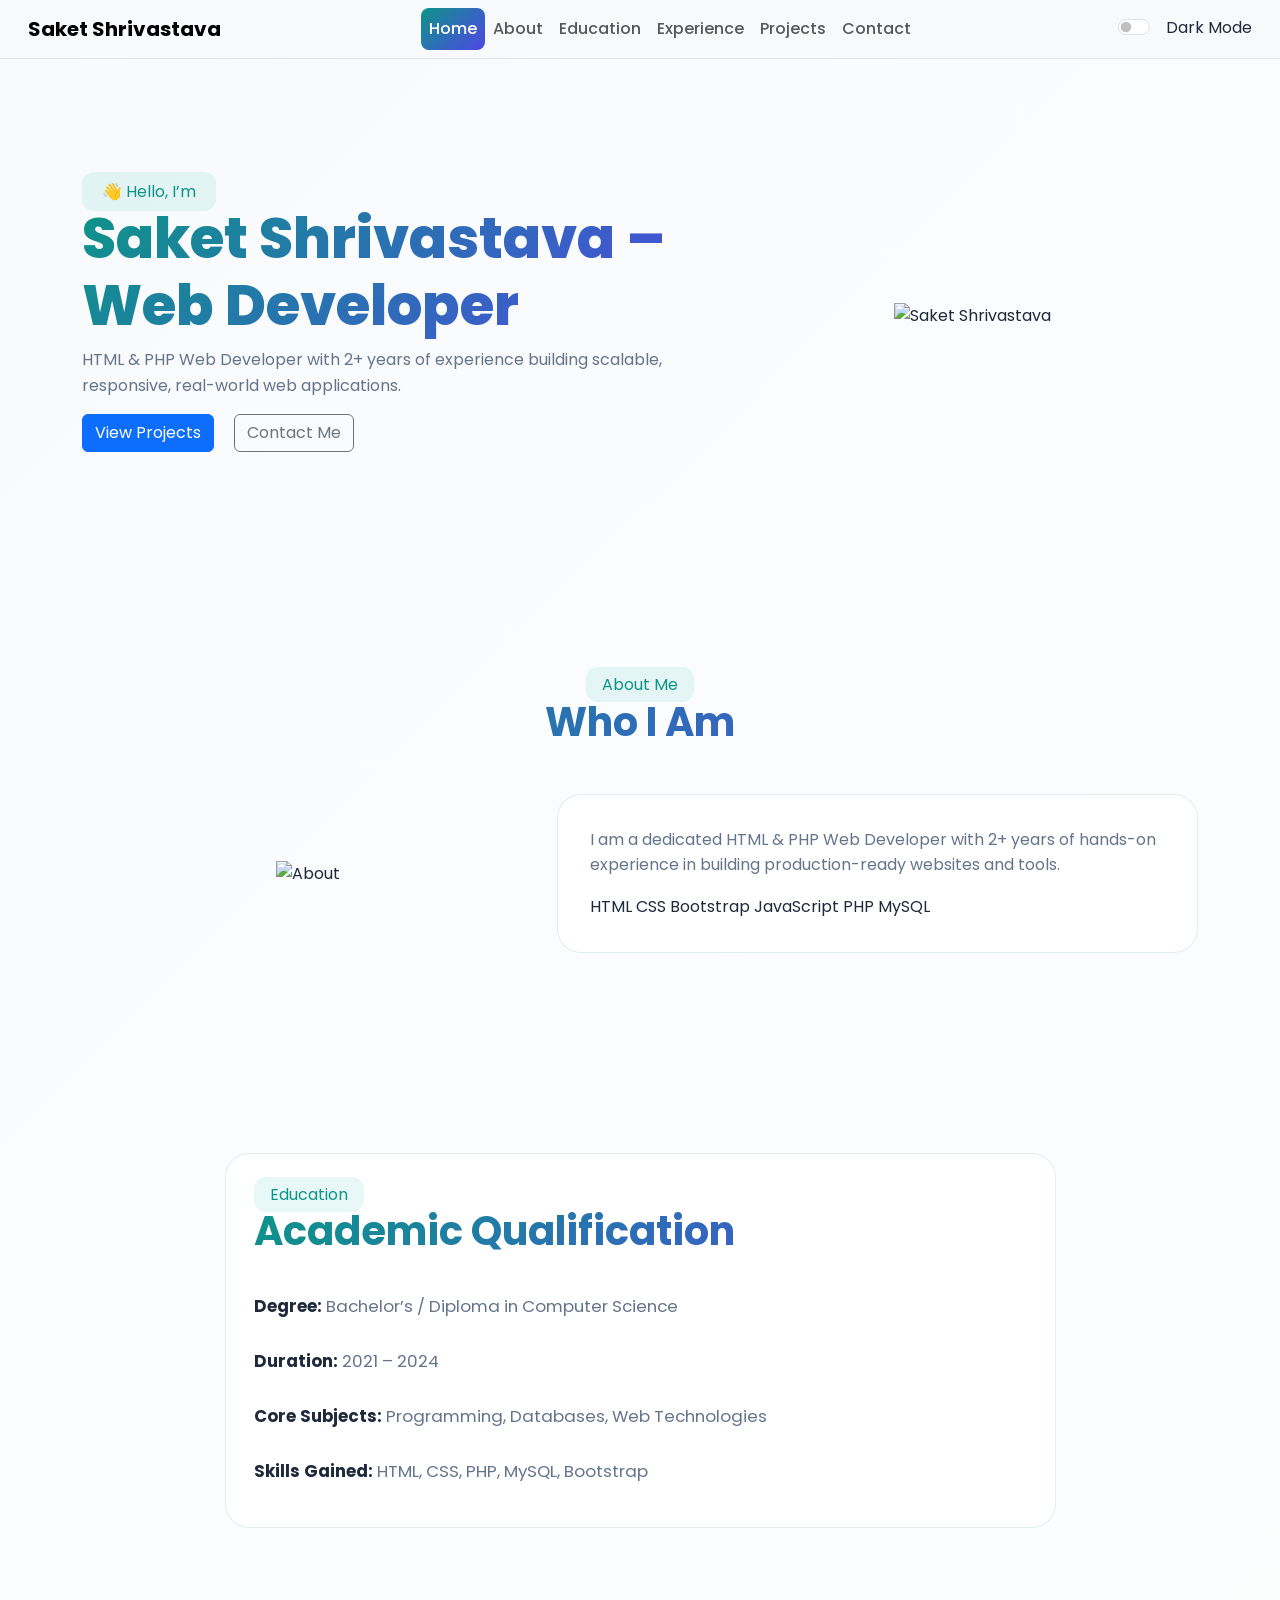
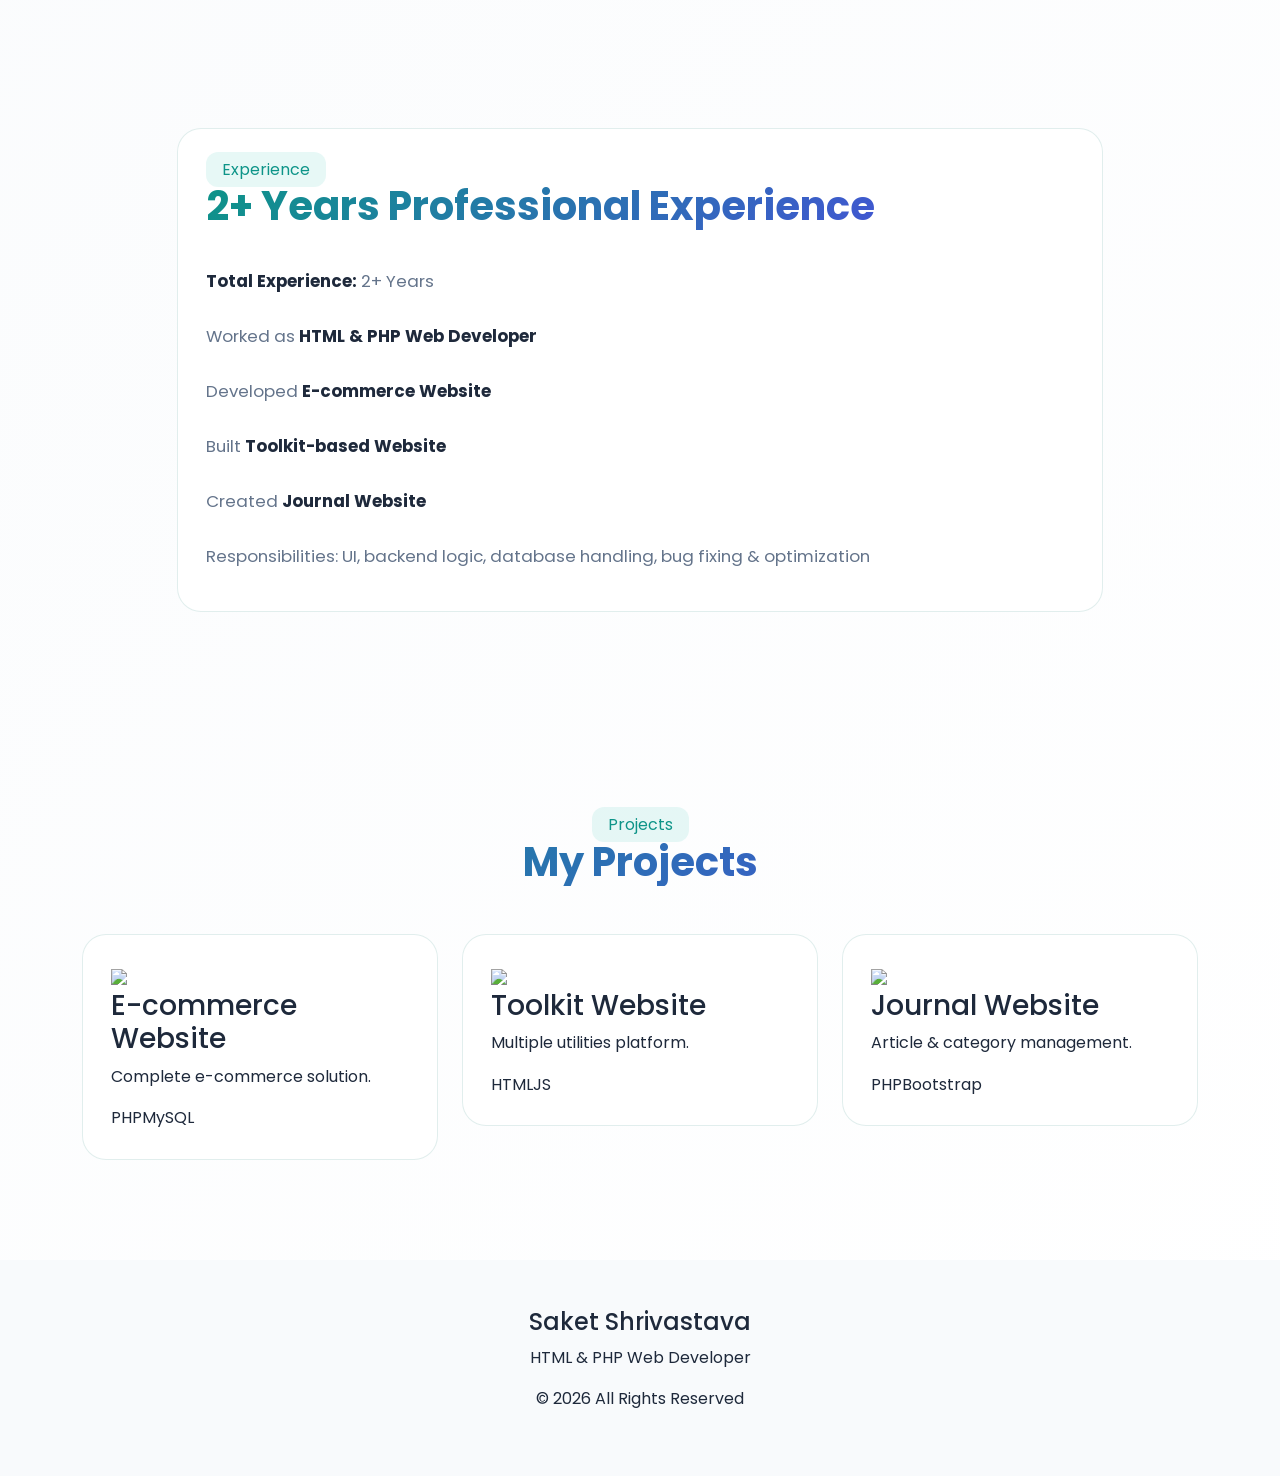
==== commit 70b941ae: "Refactor project page and styles for improved SEO, accessibility, and UI consistency - Updated SEO t" ====
--- a/index.html
+++ b/index.html
@@ -3,19 +3,13 @@
 <head>
   <meta charset="UTF-8">
 
-  <!-- SEO TITLE -->
-  <title>Saket Shrivastava | Html Web Developer Portfolio</title>
-
-  <!-- SEO DESCRIPTION -->
-  <meta name="description" content="Portfolio of Saket Shrivastava, a html web developer specializing in responsive websites, Bootstrap UI, and modern web applications.">
-
+  <!-- SEO -->
+  <title>Saket Shrivastava | HTML & PHP Web Developer</title>
+  <meta name="description" content="Portfolio of Saket Shrivastava, HTML & PHP Web Developer with 2+ years of experience.">
   <meta name="viewport" content="width=device-width, initial-scale=1">
 
-  <!-- Bootstrap CSS -->
-  <link
-    href="https://cdn.jsdelivr.net/npm/bootstrap@5.3.2/dist/css/bootstrap.min.css"
-    rel="stylesheet"
-  >
+  <!-- Bootstrap -->
+  <link href="https://cdn.jsdelivr.net/npm/bootstrap@5.3.2/dist/css/bootstrap.min.css" rel="stylesheet">
 
   <!-- Google Font -->
   <link href="https://fonts.googleapis.com/css2?family=Poppins:wght@300;400;500;600;700&display=swap" rel="stylesheet">
@@ -26,165 +20,174 @@
 
 <body>
 
-<!-- ================= SEO FRIENDLY NAVBAR ================= -->
+<!-- ================= NAVBAR ================= -->
 <header>
-  <nav class="navbar navbar-expand-lg navbar-light bg-light px-3" role="navigation" aria-label="Main Navigation">
+  <nav class="navbar navbar-expand-lg navbar-light bg-light px-3">
     <div class="container-fluid">
 
-      <!-- LOGO / BRAND -->
-      <a class="navbar-brand fw-bold" href="index.html" title="Saket Shrivastava Portfolio">
-        Saket Shrivastava
-      </a>
-
-      <!-- MOBILE TOGGLE -->
-      <button
-        class="navbar-toggler"
-        type="button"
-        data-bs-toggle="collapse"
-        data-bs-target="#primaryNavbar"
-        aria-controls="primaryNavbar"
-        aria-expanded="false"
-        aria-label="Toggle navigation"
-      >
+      <a class="navbar-brand fw-bold" href="#home">Saket Shrivastava</a>
+
+      <button class="navbar-toggler" type="button" data-bs-toggle="collapse" data-bs-target="#primaryNavbar">
         <span class="navbar-toggler-icon"></span>
       </button>
 
-      <!-- NAV LINKS -->
       <div class="collapse navbar-collapse" id="primaryNavbar">
-        <ul class="navbar-nav mx-auto mb-2 mb-lg-0">
-
-          <li class="nav-item">
-            <a class="nav-link active" href="index.html" title="Home - Saket Shrivastava Portfolio">
-              Home
-            </a>
-          </li>
-
-          <li class="nav-item">
-            <a class="nav-link" href="aboutPage.html" title="About Saket Shrivastava">
-              About
-            </a>
-          </li>
-
-          <li class="nav-item">
-            <a class="nav-link" href="projectPage.html" title="Projects by Saket Shrivastava">
-              Projects
-            </a>
-          </li>
-
-          <li class="nav-item">
-            <a class="nav-link" href="contactPage.html" title="Contact Saket Shrivastava">
-              Contact
-            </a>
-          </li>
-
+        <ul class="navbar-nav mx-auto">
+          <li class="nav-item"><a class="nav-link active" href="#home">Home</a></li>
+          <li class="nav-item"><a class="nav-link" href="#about">About</a></li>
+          <li class="nav-item"><a class="nav-link" href="#education">Education</a></li>
+          <li class="nav-item"><a class="nav-link" href="#experience">Experience</a></li>
+          <li class="nav-item"><a class="nav-link" href="#projects">Projects</a></li>
+          <li class="nav-item"><a class="nav-link" href="contactPage.html">Contact</a></li>
         </ul>
 
-        <!-- DARK MODE TOGGLE (NOT INDEXED) -->
-        <div class="form-check form-switch text-nowrap ms-lg-3">
-          <input
-            class="form-check-input"
-            type="checkbox"
-            id="themeToggle"
-            aria-label="Toggle dark mode"
-          >
-          <label class="form-check-label ms-2" for="themeToggle">
-            Dark Mode
-          </label>
-        </div>
-
+        <div class="form-check form-switch ms-lg-3">
+          <input class="form-check-input" type="checkbox" id="themeToggle">
+          <label class="form-check-label ms-2">Dark Mode</label>
+        </div>
       </div>
     </div>
   </nav>
 </header>
 
-
 <main>
 
 <!-- ================= HERO ================= -->
-<header class="hero-section" id="home">
+<section class="hero-section" id="home">
   <div class="container">
     <div class="row align-items-center">
 
-      <!-- TEXT -->
       <div class="col-md-7">
         <span class="hero-badge">👋 Hello, I’m</span>
 
-        <!-- ONLY ONE H1 (VERY IMPORTANT FOR SEO) -->
         <h1 class="hero-title">
-          Saket <span>Shrivastava</span> – html Web Developer
+          Saket <span>Shrivastava</span> – Web Developer
         </h1>
 
         <p class="hero-subtitle">
-          I build modern, responsive and SEO-friendly web applications
-          using HTML, CSS, Bootstrap, JavaScript and html.
+          HTML & PHP Web Developer with 2+ years of experience building
+          scalable, responsive, real-world web applications.
         </p>
 
         <div class="hero-buttons">
-          <a href="#projects" class="btn btn-primary px-4 py-2">
-            View Projects
-          </a>
-          <a href="#contact" class="btn btn-outline-secondary px-4 py-2 ms-3">
-            Contact Me
-          </a>
-        </div>
-      </div>
-
-      <!-- IMAGE -->
+          <a href="#projects" class="btn btn-primary">View Projects</a>
+          <a href="contactPage.html" class="btn btn-outline-secondary ms-3">Contact Me</a>
+        </div>
+      </div>
+
       <div class="col-md-5 text-center">
         <div class="hero-image">
-          <img
-            src="https://images.unsplash.com/photo-1507003211169-0a1dd7228f2d?w=600&fit=crop"
-            alt="Saket Shrivastava html Web Developer"
-            loading="lazy"
-          >
-        </div>
-      </div>
-
-    </div>
-  </div>
-</header>
+          <img src="https://images.unsplash.com/photo-1507003211169-0a1dd7228f2d?w=500"
+               alt="Saket Shrivastava">
+        </div>
+      </div>
+
+    </div>
+  </div>
+</section>
 
 <!-- ================= ABOUT ================= -->
 <section class="about-section" id="about">
   <div class="container">
-
     <div class="text-center mb-5">
       <span class="section-badge">About Me</span>
       <h2 class="section-title">Who I Am</h2>
     </div>
 
     <div class="row align-items-center">
-
       <div class="col-md-5 text-center">
-        <img
-          src="https://images.unsplash.com/photo-1502767089025-6572583495b4?w=500"
-          class="about-img"
-          alt="About Saket Shrivastava Web Developer"
-          loading="lazy"
-        >
+        <img src="https://images.unsplash.com/photo-1502767089025-6572583495b4?w=400"
+             class="about-img" alt="About">
       </div>
 
       <div class="col-md-7">
         <div class="about-content">
-
           <p class="about-text">
-            I am a passionate html web developer with experience in building
-            responsive websites, admin dashboards, and modern user interfaces.
-            I focus on performance, accessibility, and clean code.
+            I am a dedicated HTML & PHP Web Developer with 2+ years of hands-on
+            experience in building production-ready websites and tools.
           </p>
 
-          <div class="about-skills" aria-label="Skills">
+          <div class="about-skills">
             <span>HTML</span>
             <span>CSS</span>
             <span>Bootstrap</span>
             <span>JavaScript</span>
-            <span>html</span>
+            <span>PHP</span>
             <span>MySQL</span>
           </div>
-
-        </div>
-      </div>
-
+        </div>
+      </div>
+    </div>
+  </div>
+</section>
+
+<!-- ================= EDUCATION ================= -->
+<section class="about-section" id="education">
+  <div class="container">
+    <div class="row justify-content-center">
+      <div class="col-md-9">
+
+        <div class="edu-exp-card">
+          <span class="section-badge">Education</span>
+          <h2 class="section-title mb-4">Academic Qualification</h2>
+
+          <ul class="list-group list-group-flush edu-exp-list">
+            <li class="list-group-item">
+              <strong>Degree:</strong> Bachelor’s / Diploma in Computer Science
+            </li>
+            <li class="list-group-item">
+              <strong>Duration:</strong> 2021 – 2024
+            </li>
+            <li class="list-group-item">
+              <strong>Core Subjects:</strong> Programming, Databases, Web Technologies
+            </li>
+            <li class="list-group-item">
+              <strong>Skills Gained:</strong> HTML, CSS, PHP, MySQL, Bootstrap
+            </li>
+          </ul>
+
+        </div>
+
+      </div>
+    </div>
+  </div>
+</section>
+
+<!-- ================= EXPERIENCE ================= -->
+<section class="projects-section" id="experience">
+  <div class="container">
+    <div class="row justify-content-center">
+      <div class="col-md-10">
+
+        <div class="edu-exp-card">
+          <span class="section-badge">Experience</span>
+          <h2 class="section-title mb-4">2+ Years Professional Experience</h2>
+
+          <ul class="list-group list-group-flush edu-exp-list">
+            <li class="list-group-item">
+              <strong>Total Experience:</strong> 2+ Years
+            </li>
+            <li class="list-group-item">
+              Worked as <strong>HTML & PHP Web Developer</strong>
+            </li>
+            <li class="list-group-item">
+              Developed <strong>E-commerce Website</strong>
+            </li>
+            <li class="list-group-item">
+              Built <strong>Toolkit-based Website</strong>
+            </li>
+            <li class="list-group-item">
+              Created <strong>Journal Website</strong>
+            </li>
+            <li class="list-group-item">
+              Responsibilities: UI, backend logic, database handling,
+              bug fixing & optimization
+            </li>
+          </ul>
+
+        </div>
+
+      </div>
     </div>
   </div>
 </section>
@@ -192,152 +195,71 @@
 <!-- ================= PROJECTS ================= -->
 <section class="projects-section" id="projects">
   <div class="container">
-
     <div class="text-center mb-5">
       <span class="section-badge">Projects</span>
-      <h2 class="section-title">My Work</h2>
+      <h2 class="section-title">My Projects</h2>
     </div>
 
     <div class="row g-4">
-
-      <article class="col-md-4">
+      <div class="col-md-4">
         <div class="project-card">
-
-          <img
-            src="https://images.unsplash.com/photo-1517694712202-14dd9538aa97?w=800"
-            class="project-img"
-            alt="Portfolio Website Project by Saket Shrivastava"
-            loading="lazy"
-          >
-
-          <h3 class="project-title">Portfolio Website</h3>
-
-          <p class="project-desc">
-            A modern personal portfolio website with dark mode,
-            responsive design, and SEO-friendly structure.
-          </p>
-
-          <div class="project-tags" aria-label="Technologies used">
-            <span>HTML</span>
-            <span>CSS</span>
-            <span>Bootstrap</span>
-          </div>
-
-        </div>
-      </article>
-
-    </div>
-  </div>
-</section>
-
-<!-- ================= CONTACT ================= -->
-<section class="contact-section" id="contact">
-  <div class="container">
-
-    <div class="text-center mb-5">
-      <span class="section-badge">Contact</span>
-      <h2 class="section-title">Get In Touch</h2>
-    </div>
-
-    <div class="row justify-content-center">
-      <div class="col-md-8">
-
-        <div class="contact-card">
-
-          <form method="post" aria-label="Contact form">
-
-            <label class="visually-hidden" for="name">Name</label>
-            <input
-              id="name"
-              name="name"
-              class="form-control mb-3"
-              placeholder="Your Name"
-              required
-            >
-
-            <label class="visually-hidden" for="email">Email</label>
-            <input
-              id="email"
-              name="email"
-              type="email"
-              class="form-control mb-3"
-              placeholder="Your Email"
-              required
-            >
-
-            <label class="visually-hidden" for="message">Message</label>
-            <textarea
-              id="message"
-              name="message"
-              class="form-control mb-4"
-              rows="5"
-              placeholder="Message"
-              required
-            ></textarea>
-
-            <div class="text-center">
-              <button type="submit" class="btn btn-primary px-5 py-2">
-                Send Message
-              </button>
-            </div>
-
-          </form>
-
-        </div>
-
-      </div>
-    </div>
-
+          <img src="https://via.placeholder.com/400x250" class="project-img">
+          <h3 class="project-title">E-commerce Website</h3>
+          <p class="project-desc">Complete e-commerce solution.</p>
+          <div class="project-tags"><span>PHP</span><span>MySQL</span></div>
+        </div>
+      </div>
+
+      <div class="col-md-4">
+        <div class="project-card">
+          <img src="https://via.placeholder.com/400x250" class="project-img">
+          <h3 class="project-title">Toolkit Website</h3>
+          <p class="project-desc">Multiple utilities platform.</p>
+          <div class="project-tags"><span>HTML</span><span>JS</span></div>
+        </div>
+      </div>
+
+      <div class="col-md-4">
+        <div class="project-card">
+          <img src="https://via.placeholder.com/400x250" class="project-img">
+          <h3 class="project-title">Journal Website</h3>
+          <p class="project-desc">Article & category management.</p>
+          <div class="project-tags"><span>PHP</span><span>Bootstrap</span></div>
+        </div>
+      </div>
+    </div>
   </div>
 </section>
 
 </main>
 
-
-
+<!-- ================= FOOTER ================= -->
 <footer class="portfolio-footer">
   <div class="container text-center">
-
     <h4 class="footer-name">Saket Shrivastava</h4>
-    <p class="footer-role">Web Developer | Frontend Developer</p>
-
-    <div class="footer-links">
-       <a  href="#home" class="text-decoration-none">Home</a>
-    <a href="#about" class="text-decoration-none">About</a>
-    <a href="#projects" class="text-decoration-none">Projects</a>
-    <a href="#contact" class="text-decoration-none">Contact</a>
-    </div>
-
-    <p class="footer-copy">
-      © 2026 Saket. All rights reserved.
-    </p>
-
+    <p class="footer-role">HTML & PHP Web Developer</p>
+    <p class="footer-copy">© 2026 All Rights Reserved</p>
   </div>
 </footer>
 
-
-
+<!-- Bootstrap -->
 <script src="https://cdn.jsdelivr.net/npm/bootstrap@5.3.2/dist/js/bootstrap.bundle.min.js"></script>
 
-<!-- DARK MODE SCRIPT -->
+<!-- Dark Mode -->
 <script>
-  const toggle = document.getElementById("themeToggle");
-
-  // Load saved theme
-  if (localStorage.getItem("theme") === "dark") {
-    document.body.classList.add("dark-mode");
-    toggle.checked = true;
-  }
-
-  toggle.addEventListener("change", () => {
-    document.body.classList.toggle("dark-mode");
-
-    if (document.body.classList.contains("dark-mode")) {
-      localStorage.setItem("theme", "dark");
-    } else {
-      localStorage.setItem("theme", "light");
-    }
-  });
+const toggle = document.getElementById("themeToggle");
+if (localStorage.getItem("theme") === "dark") {
+  document.body.classList.add("dark-mode");
+  toggle.checked = true;
+}
+toggle.addEventListener("change", () => {
+  document.body.classList.toggle("dark-mode");
+  localStorage.setItem(
+    "theme",
+    document.body.classList.contains("dark-mode") ? "dark" : "light"
+  );
+});
 </script>
+
 </body>
 </html>
--- a/style.css
+++ b/style.css
@@ -2,670 +2,242 @@
    ROOT VARIABLES (DUAL THEME - Teal/Indigo/Amber)
 ========================================================= */
 :root {
-  /* Light Theme (Ocean Breeze) */
-  --light-primary: #0d9488; /* Teal */
-  --light-secondary: #4f46e5; /* Indigo */
-  --light-accent: #f59e0b; /* Amber */
+  /* Light */
+  --light-primary: #0d9488;
+  --light-secondary: #4f46e5;
+  --light-accent: #f59e0b;
   --light-bg: #ffffff;
   --light-card: rgba(255, 255, 255, 0.98);
-  --light-text: #1e293b; /* Slate 800 */
-  --light-subtext: #64748b; /* Slate 600 */
+  --light-text: #1e293b;
+  --light-subtext: #64748b;
   --light-border: rgba(15, 118, 110, 0.12);
-  --light-shadow: rgba(15, 118, 110, 0.08);
-  --light-gradient-1: rgba(20, 184, 166, 0.06);
-  --light-gradient-2: rgba(249, 115, 22, 0.04);
-  
-  /* Dark Theme (Midnight Deep) */
-  --dark-primary: #14b8a6; /* Teal 400 */
-  --dark-secondary: #8b5cf6; /* Violet 500 */
-  --dark-accent: #fbbf24; /* Amber 400 */
-  --dark-bg: #0f172a; /* Slate 900 */
+
+  /* Dark */
+  --dark-primary: #14b8a6;
+  --dark-secondary: #8b5cf6;
+  --dark-accent: #fbbf24;
+  --dark-bg: #0f172a;
   --dark-card: rgba(30, 41, 59, 0.85);
-  --dark-text: #f1f5f9; /* Slate 100 */
-  --dark-subtext: #cbd5e1; /* Slate 300 */
+  --dark-text: #f1f5f9;
+  --dark-subtext: #cbd5e1;
   --dark-border: rgba(56, 189, 248, 0.15);
-  --dark-shadow: rgba(0, 0, 0, 0.4);
-  --dark-gradient-1: rgba(20, 184, 166, 0.1);
-  --dark-gradient-2: rgba(139, 92, 246, 0.08);
-}
-
-/* =========================================================
-   GLOBAL STYLES
+}
+
+/* =========================================================
+   GLOBAL
 ========================================================= */
 body {
   font-family: 'Poppins', sans-serif;
+  line-height: 1.6;
+  transition: all .4s ease;
+}
+
+body:not(.dark-mode) {
+  background: linear-gradient(135deg,#f8fafc,#ffffff);
   color: var(--light-text);
-  transition: all 0.5s cubic-bezier(0.4, 0, 0.2, 1);
-  min-height: 100vh;
-  position: relative;
-  line-height: 1.6;
-}
-
-/* =========================================================
-   LIGHT THEME (Default)
-========================================================= */
-body:not(.dark-mode) {
-  background: 
-    radial-gradient(circle at 0% 0%, 
-      var(--light-gradient-1) 0%, 
-      transparent 50%),
-    radial-gradient(circle at 100% 100%, 
-      var(--light-gradient-2) 0%, 
-      transparent 50%),
-    linear-gradient(135deg, 
-      #f8fafc 0%, 
-      #f1f5f9 30%, 
-      #ffffff 100%);
-  color: var(--light-text);
-}
-
-/* =========================================================
-   DARK THEME
-========================================================= */
+}
+
 body.dark-mode {
-  background: 
-    radial-gradient(circle at 0% 0%, 
-      var(--dark-gradient-1) 0%, 
-      transparent 50%),
-    radial-gradient(circle at 100% 100%, 
-      var(--dark-gradient-2) 0%, 
-      transparent 50%),
-    linear-gradient(135deg, 
-      #0f172a 0%, 
-      #1e293b 50%, 
-      #0f172a 100%);
+  background: linear-gradient(135deg,#0f172a,#1e293b);
   color: var(--dark-text);
 }
 
-/* Dark Mode Subtle Glow */
-body.dark-mode::before {
-  content: '';
-  position: fixed;
-  top: 0;
-  left: 0;
-  width: 100%;
-  height: 100%;
-  background: 
-    radial-gradient(circle at 20% 80%, 
-      rgba(20, 184, 166, 0.03) 0%, 
-      transparent 50%),
-    radial-gradient(circle at 80% 20%, 
-      rgba(139, 92, 246, 0.03) 0%, 
-      transparent 50%);
-  z-index: -1;
-  pointer-events: none;
-}
-
 /* =========================================================
    NAVBAR
 ========================================================= */
 .navbar {
-  background: rgba(255, 255, 255, 0.98) !important;
   backdrop-filter: blur(12px);
   border-bottom: 1px solid var(--light-border);
-  padding: 1rem 0;
-  transition: all 0.3s ease;
-  box-shadow: 0 2px 20px rgba(15, 118, 110, 0.05);
 }
 
 body.dark-mode .navbar {
-  background: rgba(15, 23, 42, 0.95) !important;
-  border-bottom: 1px solid rgba(56, 189, 248, 0.1);
-  box-shadow: 0 2px 20px rgba(0, 0, 0, 0.3);
-}
-
-.navbar-brand {
-  font-weight: 700;
-  font-size: 1.5rem;
-  background: linear-gradient(135deg, var(--light-primary), var(--light-secondary));
-  -webkit-background-clip: text;
-  background-clip: text;
-  color: transparent;
-  transition: all 0.3s ease;
-  padding: 0.5rem 0;
-}
-
-body.dark-mode .navbar-brand {
-  background: linear-gradient(135deg, var(--dark-primary), var(--dark-secondary));
-  -webkit-background-clip: text;
-  background-clip: text;
+  background:#0f172a !important;
+  border-color: var(--dark-border);
 }
 
 .nav-link {
-  color: var(--light-text) !important;
   font-weight: 500;
-  padding: 0.5rem 1rem !important;
   border-radius: 8px;
-  transition: all 0.3s ease;
-  position: relative;
-}
-
-.nav-link:hover {
-  background: rgba(20, 184, 166, 0.08);
-  transform: translateY(-1px);
-}
-
-body.dark-mode .nav-link {
-  color: var(--dark-text) !important;
-}
-
-body.dark-mode .nav-link:hover {
-  background: rgba(20, 184, 166, 0.15);
 }
 
 .nav-link.active {
-  background: linear-gradient(135deg, var(--light-primary), var(--light-secondary));
-  color: white !important;
-  box-shadow: 0 4px 12px rgba(20, 184, 166, 0.2);
+  background: linear-gradient(135deg,var(--light-primary),var(--light-secondary));
+  color:#fff !important;
 }
 
 body.dark-mode .nav-link.active {
-  background: linear-gradient(135deg, var(--dark-primary), var(--dark-secondary));
-}
-
-/* =========================================================
-   HERO SECTION
+  background: linear-gradient(135deg,var(--dark-primary),var(--dark-secondary));
+}
+
+/* =========================================================
+   HERO
 ========================================================= */
 .hero-section {
   padding: 120px 0;
-  position: relative;
-  overflow: hidden;
 }
 
 .hero-badge {
-  display: inline-block;
-  padding: 10px 24px;
-  background: linear-gradient(135deg, rgba(20, 184, 166, 0.1), rgba(79, 70, 229, 0.1));
-  border: 1px solid rgba(20, 184, 166, 0.3);
+  padding: 8px 20px;
+  border-radius: 12px;
+  background: rgba(20,184,166,.1);
   color: var(--light-primary);
-  border-radius: 12px;
-  font-size: 0.95rem;
-  font-weight: 500;
-  margin-bottom: 24px;
-  backdrop-filter: blur(4px);
-  transition: all 0.3s ease;
 }
 
 body.dark-mode .hero-badge {
-  background: linear-gradient(135deg, rgba(20, 184, 166, 0.15), rgba(139, 92, 246, 0.15));
-  border: 1px solid rgba(20, 184, 166, 0.4);
   color: var(--dark-primary);
-  box-shadow: 0 0 20px rgba(20, 184, 166, 0.2);
 }
 
 .hero-title {
   font-size: 3.5rem;
   font-weight: 800;
-  line-height: 1.1;
-  margin-bottom: 24px;
-  background: linear-gradient(135deg, var(--light-primary), var(--light-secondary));
-  -webkit-background-clip: text;
-  background-clip: text;
+  background: linear-gradient(135deg,var(--light-primary),var(--light-secondary));
+  -webkit-background-clip: text;
   color: transparent;
-  transition: all 0.3s ease;
 }
 
 body.dark-mode .hero-title {
-  background: linear-gradient(135deg, var(--dark-primary), var(--dark-secondary));
-  -webkit-background-clip: text;
-  background-clip: text;
-}
-
-.hero-title span {
-  display: inline-block;
-  color: var(--light-text);
-  background: none;
-  -webkit-text-fill-color: var(--light-text);
-}
-
-body.dark-mode .hero-title span {
-  color: var(--dark-text);
-  -webkit-text-fill-color: var(--dark-text);
+  background: linear-gradient(135deg,var(--dark-primary),var(--dark-secondary));
+  -webkit-background-clip: text;
 }
 
 .hero-subtitle {
-  font-size: 1.25rem;
   color: var(--light-subtext);
-  max-width: 520px;
-  margin-bottom: 32px;
-  transition: color 0.3s ease;
 }
 
 body.dark-mode .hero-subtitle {
   color: var(--dark-subtext);
 }
 
-.hero-buttons .btn {
+/* =========================================================
+   SECTIONS
+========================================================= */
+.about-section,
+.projects-section {
+  padding: 100px 0;
+}
+
+.section-badge {
+  padding: 6px 16px;
   border-radius: 12px;
-  font-weight: 600;
-  padding: 12px 28px;
-  transition: all 0.3s ease;
-  position: relative;
-  overflow: hidden;
-}
-
-.hero-buttons .btn-primary {
-  background: linear-gradient(135deg, var(--light-primary), var(--light-secondary));
-  border: none;
-  box-shadow: 0 8px 25px rgba(20, 184, 166, 0.25);
-}
-
-body.dark-mode .hero-buttons .btn-primary {
-  background: linear-gradient(135deg, var(--dark-primary), var(--dark-secondary));
-  box-shadow: 0 8px 25px rgba(20, 184, 166, 0.3);
-}
-
-.hero-buttons .btn-primary:hover {
-  transform: translateY(-4px);
-  box-shadow: 0 15px 35px rgba(20, 184, 166, 0.35);
-}
-
-.hero-buttons .btn-outline-secondary {
-  border: 2px solid var(--light-border);
-  color: var(--light-text);
-}
-
-body.dark-mode .hero-buttons .btn-outline-secondary {
-  border: 2px solid rgba(56, 189, 248, 0.3);
-  color: var(--dark-text);
-}
-
-.hero-buttons .btn-outline-secondary:hover {
-  background: rgba(20, 184, 166, 0.1);
-  border-color: var(--light-primary);
-}
-
-body.dark-mode .hero-buttons .btn-outline-secondary:hover {
-  background: rgba(20, 184, 166, 0.2);
-  border-color: var(--dark-primary);
-}
-
-.hero-image {
-  position: relative;
-}
-
-.hero-image::before {
-  content: '';
-  position: absolute;
-  width: 300px;
-  height: 300px;
-  background: linear-gradient(135deg, var(--light-primary), var(--light-secondary));
-  border-radius: 50%;
-  filter: blur(40px);
-  opacity: 0.2;
-  z-index: -1;
-}
-
-body.dark-mode .hero-image::before {
-  background: linear-gradient(135deg, var(--dark-primary), var(--dark-secondary));
-  opacity: 0.3;
-}
-
-.hero-image img {
-  width: 280px;
-  height: 280px;
-  border-radius: 50%;
-  object-fit: cover;
-  border: 4px solid rgba(255, 255, 255, 0.9);
-  box-shadow: 0 30px 60px rgba(15, 118, 110, 0.15);
-  transition: all 0.5s ease;
-}
-
-body.dark-mode .hero-image img {
-  border: 4px solid rgba(30, 41, 59, 0.8);
-  box-shadow: 
-    0 30px 60px rgba(0, 0, 0, 0.4),
-    0 0 40px rgba(20, 184, 166, 0.15);
-}
-
-/* =========================================================
-   ABOUT SECTION
-========================================================= */
-.about-section {
-  padding: 100px 0;
-}
-
-.section-badge {
-  display: inline-block;
-  padding: 8px 20px;
-  background: linear-gradient(135deg, rgba(20, 184, 166, 0.1), rgba(79, 70, 229, 0.1));
+  background: rgba(20,184,166,.1);
   color: var(--light-primary);
-  border-radius: 12px;
-  font-size: 0.9rem;
-  font-weight: 500;
-  margin-bottom: 16px;
-  transition: all 0.3s ease;
 }
 
 body.dark-mode .section-badge {
-  background: linear-gradient(135deg, rgba(20, 184, 166, 0.15), rgba(139, 92, 246, 0.15));
   color: var(--dark-primary);
 }
 
 .section-title {
   font-size: 2.5rem;
   font-weight: 700;
-  background: linear-gradient(135deg, var(--light-primary), var(--light-secondary));
-  -webkit-background-clip: text;
-  background-clip: text;
+  background: linear-gradient(135deg,var(--light-primary),var(--light-secondary));
+  -webkit-background-clip: text;
   color: transparent;
-  transition: all 0.3s ease;
 }
 
 body.dark-mode .section-title {
-  background: linear-gradient(135deg, var(--dark-primary), var(--dark-secondary));
-  -webkit-background-clip: text;
-  background-clip: text;
-}
-
-.about-img {
-  width: 320px;
-  border-radius: 24px;
-  box-shadow: 0 25px 50px rgba(15, 118, 110, 0.15);
-  transition: all 0.3s ease;
-  border: 2px solid white;
-}
-
-body.dark-mode .about-img {
-  box-shadow: 0 25px 50px rgba(0, 0, 0, 0.4);
-  border: 2px solid rgba(30, 41, 59, 0.8);
-}
-
+  background: linear-gradient(135deg,var(--dark-primary),var(--dark-secondary));
+  -webkit-background-clip: text;
+}
+
+/* =========================================================
+   ABOUT
+========================================================= */
 .about-content {
   background: var(--light-card);
-  backdrop-filter: blur(20px);
   padding: 32px;
   border-radius: 24px;
   border: 1px solid var(--light-border);
-  box-shadow: 0 20px 40px rgba(15, 118, 110, 0.08);
-  transition: all 0.3s ease;
 }
 
 body.dark-mode .about-content {
   background: var(--dark-card);
-  border: 1px solid rgba(56, 189, 248, 0.1);
-  box-shadow: 0 20px 40px rgba(0, 0, 0, 0.3);
+  border-color: var(--dark-border);
 }
 
 .about-text {
-  font-size: 1.1rem;
   color: var(--light-subtext);
-  line-height: 1.8;
-  margin-bottom: 32px;
-  transition: color 0.3s ease;
 }
 
 body.dark-mode .about-text {
   color: var(--dark-subtext);
 }
 
-.about-skills {
-  display: flex;
-  flex-wrap: wrap;
-  gap: 10px;
-}
-
-.about-skills span {
-  display: inline-block;
-  padding: 10px 20px;
-  background: linear-gradient(135deg, rgba(20, 184, 166, 0.08), rgba(79, 70, 229, 0.08));
-  color: var(--light-primary);
-  border-radius: 12px;
-  font-size: 0.95rem;
-  font-weight: 500;
-  border: 1px solid var(--light-border);
-  transition: all 0.3s ease;
-  cursor: pointer;
-}
-
-body.dark-mode .about-skills span {
-  background: linear-gradient(135deg, rgba(20, 184, 166, 0.15), rgba(139, 92, 246, 0.15));
-  color: var(--dark-primary);
-  border: 1px solid rgba(56, 189, 248, 0.2);
-}
-
-.about-skills span:hover {
-  background: linear-gradient(135deg, var(--light-primary), var(--light-secondary));
-  color: #ffffff;
-  transform: translateY(-3px);
-  box-shadow: 0 10px 20px rgba(20, 184, 166, 0.2);
-  border-color: transparent;
-}
-
-body.dark-mode .about-skills span:hover {
-  background: linear-gradient(135deg, var(--dark-primary), var(--dark-secondary));
-  box-shadow: 0 10px 20px rgba(20, 184, 166, 0.3);
-}
-
-/* =========================================================
-   PROJECTS SECTION
-========================================================= */
-.projects-section {
-  padding: 100px 0;
-}
-
-.project-card {
+/* =========================================================
+   PROJECTS / EDUCATION / EXPERIENCE – MATCHED STYLE
+========================================================= */
+.project-card,
+.edu-exp-card {
   background: var(--light-card);
-  backdrop-filter: blur(16px);
   border-radius: 24px;
   padding: 28px;
-  height: 100%;
   border: 1px solid var(--light-border);
-  transition: all 0.4s cubic-bezier(0.4, 0, 0.2, 1);
   position: relative;
   overflow: hidden;
-}
-
-.project-card::before {
-  content: '';
-  position: absolute;
-  top: 0;
-  left: 0;
-  right: 0;
-  height: 4px;
-  background: linear-gradient(90deg, var(--light-primary), var(--light-secondary));
-  transform: translateX(-100%);
-  transition: transform 0.4s ease;
-}
-
-.project-card:hover::before {
-  transform: translateX(0);
-}
-
-body.dark-mode .project-card {
+  transition: all .4s cubic-bezier(.4,0,.2,1);
+}
+
+body.dark-mode .project-card,
+body.dark-mode .edu-exp-card {
   background: var(--dark-card);
-  border: 1px solid rgba(56, 189, 248, 0.1);
-}
-
-.project-card:hover {
-  transform: translateY(-12px);
-  box-shadow: 0 30px 60px rgba(20, 184, 166, 0.15);
-  border-color: var(--light-primary);
-}
-
-body.dark-mode .project-card:hover {
-  box-shadow: 0 30px 60px rgba(20, 184, 166, 0.2);
-  border-color: var(--dark-primary);
-}
-
-.project-img {
-  width: 100%;
-  height: 200px;
-  object-fit: cover;
-  border-radius: 16px;
-  margin-bottom: 20px;
-  border: 1px solid var(--light-border);
-  transition: all 0.3s ease;
-}
-
-body.dark-mode .project-img {
-  border: 1px solid rgba(56, 189, 248, 0.15);
-}
-
-.project-card:hover .project-img {
-  transform: scale(1.03);
-}
-
-.project-title {
-  font-size: 1.5rem;
-  font-weight: 700;
-  margin-bottom: 12px;
+  border-color: var(--dark-border);
+}
+
+/* Top gradient line */
+.project-card::before,
+.edu-exp-card::before {
+  content:'';
+  position:absolute;
+  top:0; left:0; right:0;
+  height:4px;
+  background:linear-gradient(90deg,var(--light-primary),var(--light-secondary));
+  transform:translateX(-100%);
+  transition:.4s;
+}
+
+.project-card:hover::before,
+.edu-exp-card:hover::before {
+  transform:translateX(0);
+}
+
+.project-card:hover,
+.edu-exp-card:hover {
+  transform: translateY(-10px);
+  box-shadow: 0 30px 60px rgba(20,184,166,.15);
+}
+
+body.dark-mode .project-card:hover,
+body.dark-mode .edu-exp-card:hover {
+  box-shadow: 0 30px 60px rgba(20,184,166,.2);
+}
+
+/* =========================================================
+   EDUCATION & EXPERIENCE LIST
+========================================================= */
+.edu-exp-list .list-group-item {
+  background: transparent;
+  border: none;
+  padding: 14px 0;
+  font-size: 1.05rem;
+  color: var(--light-subtext);
+  transition: all .35s ease;
+}
+
+.edu-exp-list .list-group-item:hover {
+  transform: translateX(6px);
   color: var(--light-text);
-  transition: color 0.3s ease;
-}
-
-body.dark-mode .project-title {
-  color: var(--dark-text);
-}
-
-.project-desc {
-  font-size: 1rem;
-  color: var(--light-subtext);
-  line-height: 1.7;
-  margin-bottom: 20px;
-  transition: color 0.3s ease;
-}
-
-body.dark-mode .project-desc {
+}
+
+.edu-exp-list strong {
+  color: var(--light-text);
+}
+
+body.dark-mode .edu-exp-list .list-group-item {
   color: var(--dark-subtext);
 }
 
-.project-tags {
-  display: flex;
-  flex-wrap: wrap;
-  gap: 8px;
-  margin-bottom: 20px;
-}
-
-.project-tags span {
-  display: inline-block;
-  padding: 6px 14px;
-  background: linear-gradient(135deg, rgba(20, 184, 166, 0.08), rgba(79, 70, 229, 0.08));
-  color: var(--light-primary);
-  border-radius: 10px;
-  font-size: 0.85rem;
-  font-weight: 500;
-  border: 1px solid var(--light-border);
-  transition: all 0.3s ease;
-}
-
-body.dark-mode .project-tags span {
-  background: linear-gradient(135deg, rgba(20, 184, 166, 0.15), rgba(139, 92, 246, 0.15));
+body.dark-mode .edu-exp-list strong {
   color: var(--dark-primary);
-  border: 1px solid rgba(56, 189, 248, 0.2);
-}
-
-.project-tags span:hover {
-  background: var(--light-primary);
-  color: white;
-}
-
-.project-links a {
-  font-size: 0.95rem;
-  font-weight: 600;
-  color: var(--light-primary);
-  text-decoration: none;
-  margin-right: 20px;
-  display: inline-flex;
-  align-items: center;
-  gap: 6px;
-  transition: all 0.3s ease;
-}
-
-body.dark-mode .project-links a {
-  color: var(--dark-primary);
-}
-
-.project-links a:hover {
-  color: var(--light-secondary);
-  transform: translateX(4px);
-}
-
-body.dark-mode .project-links a:hover {
-  color: var(--dark-secondary);
-}
-
-/* =========================================================
-   CONTACT SECTION
-========================================================= */
-.contact-section {
-  padding: 100px 0;
-}
-
-.contact-card {
-  background: var(--light-card);
-  backdrop-filter: blur(20px);
-  border-radius: 28px;
-  padding: 48px;
-  border: 1px solid var(--light-border);
-  box-shadow: 0 25px 50px rgba(15, 118, 110, 0.1);
-  transition: all 0.3s ease;
-}
-
-body.dark-mode .contact-card {
-  background: var(--dark-card);
-  border: 1px solid rgba(56, 189, 248, 0.15);
-  box-shadow: 0 25px 50px rgba(0, 0, 0, 0.3);
-}
-
-/* =========================================================
-   FORM ELEMENTS
-========================================================= */
-.form-control {
-  background: rgba(255, 255, 255, 0.9);
-  border: 2px solid var(--light-border);
-  color: var(--light-text);
-  border-radius: 12px;
-  padding: 14px 18px;
-  font-size: 1rem;
-  transition: all 0.3s ease;
-}
-
-.form-control:focus {
-  border-color: var(--light-primary);
-  box-shadow: 0 0 0 4px rgba(20, 184, 166, 0.15);
-  background: white;
-}
-
-body.dark-mode .form-control {
-  background: rgba(255, 255, 255, 0.05);
-  border: 2px solid rgba(56, 189, 248, 0.2);
-  color: var(--dark-text);
-}
-
-body.dark-mode .form-control:focus {
-  border-color: var(--dark-primary);
-  box-shadow: 0 0 0 4px rgba(20, 184, 166, 0.2);
-  background: rgba(255, 255, 255, 0.08);
-}
-
-/* =========================================================
-   BUTTONS
-========================================================= */
-.btn-outline-primary {
-  border: 2px solid var(--light-primary);
-  color: var(--light-primary);
-  border-radius: 12px;
-  font-weight: 600;
-  padding: 10px 24px;
-  transition: all 0.3s ease;
-}
-
-.btn-outline-primary:hover {
-  background: linear-gradient(135deg, var(--light-primary), var(--light-secondary));
-  border-color: transparent;
-  color: white;
-  transform: translateY(-2px);
-  box-shadow: 0 10px 20px rgba(20, 184, 166, 0.2);
-}
-
-body.dark-mode .btn-outline-primary {
-  border: 2px solid var(--dark-primary);
-  color: var(--dark-primary);
-}
-
-body.dark-mode .btn-outline-primary:hover {
-  background: linear-gradient(135deg, var(--dark-primary), var(--dark-secondary));
 }
 
 /* =========================================================
@@ -673,112 +245,17 @@
 ========================================================= */
 .portfolio-footer {
   padding: 48px 0;
-  background: linear-gradient(135deg, rgba(248, 250, 252, 0.95), rgba(241, 245, 249, 0.95));
-  border-top: 1px solid var(--light-border);
-  transition: all 0.3s ease;
+  background: #f8fafc;
 }
 
 body.dark-mode .portfolio-footer {
-  background: linear-gradient(135deg, rgba(15, 23, 42, 0.95), rgba(30, 41, 59, 0.95));
-  border-top: 1px solid rgba(56, 189, 248, 0.1);
-}
-
-/* =========================================================
-   SCROLLBAR
-========================================================= */
-::-webkit-scrollbar {
-  width: 10px;
-}
-
-::-webkit-scrollbar-track {
-  background: #f1f5f9;
-}
-
-body.dark-mode ::-webkit-scrollbar-track {
-  background: #1e293b;
-}
-
-::-webkit-scrollbar-thumb {
-  background: linear-gradient(135deg, var(--light-primary), var(--light-secondary));
-  border-radius: 6px;
-}
-
-body.dark-mode ::-webkit-scrollbar-thumb {
-  background: linear-gradient(135deg, var(--dark-primary), var(--dark-secondary));
-}
-
-::-webkit-scrollbar-thumb:hover {
-  background: linear-gradient(135deg, var(--light-secondary), var(--light-primary));
-}
-
-body.dark-mode ::-webkit-scrollbar-thumb:hover {
-  background: linear-gradient(135deg, var(--dark-secondary), var(--dark-primary));
-}
-
-/* =========================================================
-   ANIMATIONS
-========================================================= */
-@keyframes float {
-  0%, 100% { transform: translateY(0); }
-  50% { transform: translateY(-12px); }
-}
-
-.floating {
-  animation: float 4s ease-in-out infinite;
-}
-
-@keyframes pulse-glow {
-  0%, 100% { opacity: 1; }
-  50% { opacity: 0.7; }
-}
-
-.pulse-glow {
-  animation: pulse-glow 3s ease-in-out infinite;
+  background: #0f172a;
 }
 
 /* =========================================================
    RESPONSIVE
 ========================================================= */
-@media (max-width: 768px) {
-  .hero-title {
-    font-size: 2.5rem;
-  }
-  
-  .section-title {
-    font-size: 2rem;
-  }
-  
-  .hero-image img {
-    width: 220px;
-    height: 220px;
-  }
-  
-  .contact-card {
-    padding: 32px;
-  }
-  
-  .navbar {
-    padding: 0.75rem 0;
-  }
-}
-
-/* =========================================================
-   ACCESSIBILITY
-========================================================= */
-@media (prefers-reduced-motion: reduce) {
-  * {
-    animation-duration: 0.01ms !important;
-    animation-iteration-count: 1 !important;
-    transition-duration: 0.01ms !important;
-  }
-}
-
-/* Focus styles for accessibility */
-:focus-visible {
-  outline: 3px solid var(--light-accent);
-  outline-offset: 2px;
-}
-
-body.dark-mode :focus-visible {
-  outline-color: var(--dark-accent);
-}+@media(max-width:768px){
+  .hero-title{font-size:2.5rem}
+  .section-title{font-size:2rem}
+}
